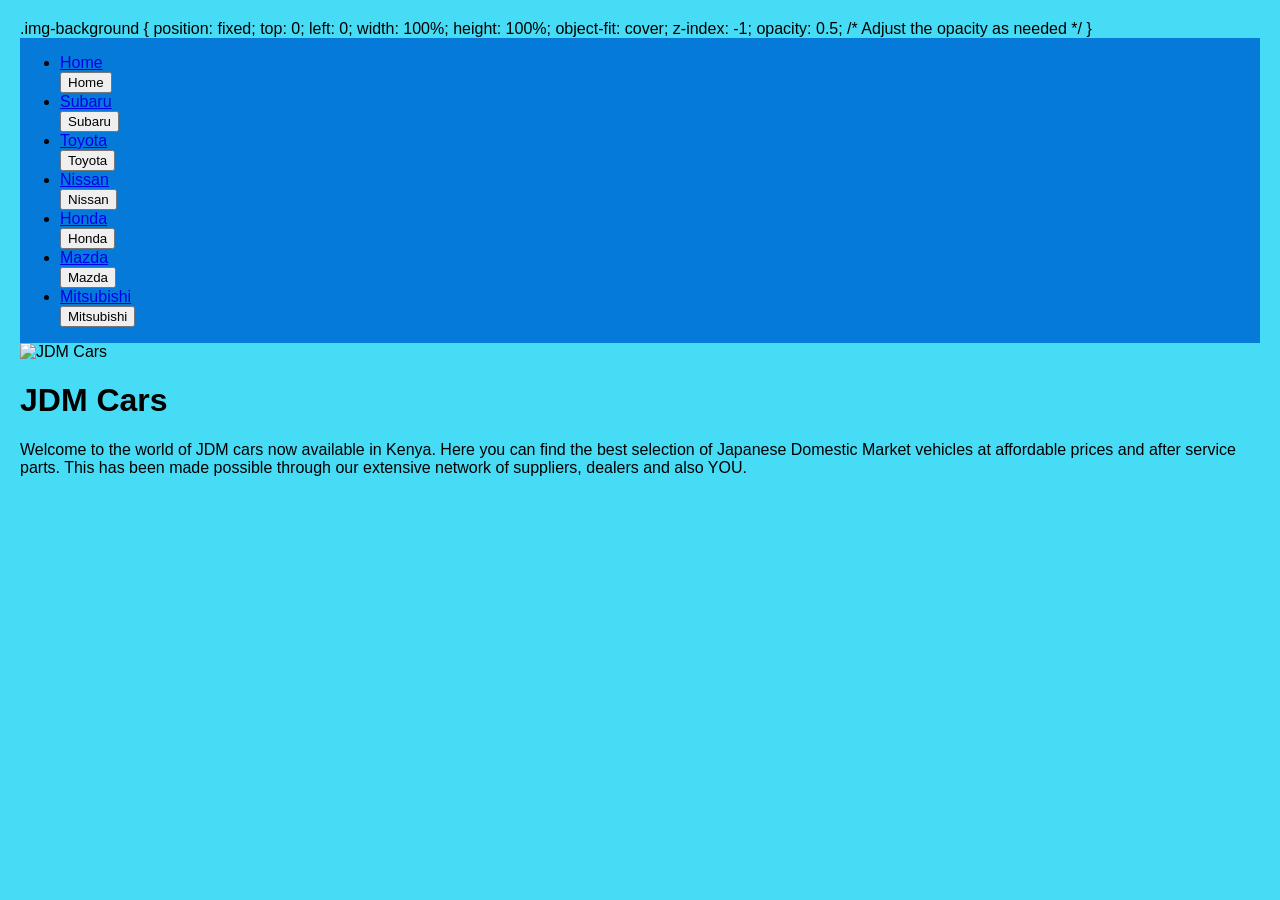
==== index.html @ cc2667c3 "Set the background image for the home page" ====
<!DOCTYPE html>
<html lang="en">
<head>
    <meta charset="UTF-8">
    <meta name="viewport" content="width=device-width, initial-scale=1.0">
    <title>WELCOME TO <JDMCARS class="Ke"></JDMCARS></title>
    <link rel="stylesheet" href="JDMke.CSS">
    <style>
        body {
            background-image: url('JDMCarLogo.png');
            background-size: cover;
            background-position: center;
        }
        </style>

        .img-background {
            position: fixed;
            top: 0;
            left: 0;
            width: 100%;
            height: 100%;
            object-fit: cover;
            z-index: -1;
            opacity: 0.5; /* Adjust the opacity as needed */
        }
    <nav>
        <ul>
            <li><a href="index.html" class="btn">Home</a></li>
            <button class="btn" onclick="window.location.href='index.html'">Home</button>
            <li><a href="SUBARU.html" class="btn">Subaru</a></li>
            <button class="btn" onclick="window.location.href='SUBARU.html'">Subaru</button>
            <li><a href="TOYOTA.html" class="btn">Toyota</a></li>
            <button class="btn" onclick="window.location.href='TOYOTA.html'">Toyota</button>
            <li><a href="NISSAN.html" class="btn">Nissan</a></li>
            <button class="btn" onclick="window.location.href='NISSAN.html'">Nissan</button>
            <li><a href="HONDA.html" class="btn">Honda</a></li>
            <button class="btn" onclick="window.location.href='HONDA.html'">Honda</button>
            <li><a href="MAZDA.html" class="btn">Mazda</a></li>
            <button class="btn" onclick="window.location.href='MAZDA.html'">Mazda</button>
            <li><a href="MITSUBISHI.html" class="btn">Mitsubishi</a></li>
            <button class="btn" onclick="window.location.href='MITSUBISHI.html'">Mitsubishi</button>

        </ul>
    </nav>
    <img src="J.jpg" class = "img-background" alt="JDM Cars" class="center">
      
</head>
<body>
    <h1><JDMCars class="ke">JDM Cars</JDMCars></h1>
    <p>Welcome to the world of JDM cars now available in Kenya. Here you can find the best selection of Japanese Domestic Market vehicles at affordable prices and after service parts. This has been made possible through our extensive network of suppliers, dealers and also YOU.</p>
    
</body>
</html>
---- JDMke.CSS ----
body{
    background-image: url('J.jpg');
    background-color: #03d0f4ba;
    font-family: Arial, sans-serif;
    margin: 0;
    padding: 20px;
}
nav{
    background-color: rgb(5, 122, 217);
    overflow: hidden;
    padding:  left 20px 0;
    padding: right 20px 0;
    margin-bottom: 0;
    align-items: left to right;
  }

    .button{
        background-color: rgb(134, 17, 89);
        color: white;
        border: none;
        padding: 10px 20px;
        text-decoration: none;
        font-size: 18px;
        font-weight: bold;
        border-radius: 5px;
        transition: background-color 0.3s ease;
        align-items: left to right;
    }

picture{
    display: block;
    margin: 0 auto;
    max-width: 100%;
    height: auto;
}

section{
    margin: 20px 0;
}
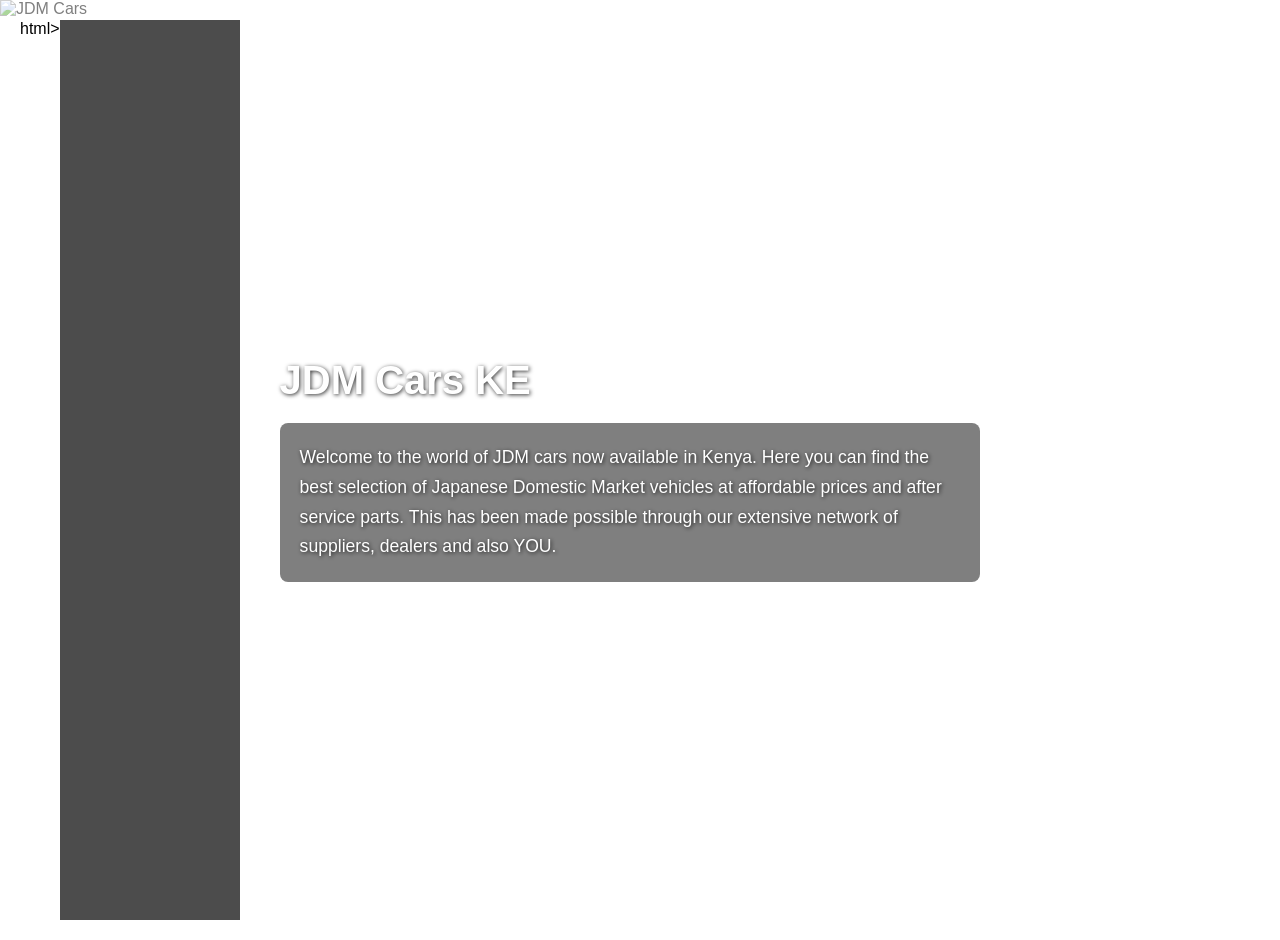
==== commit 805457a0: "pushing new changes for index.html and adding extra code" ====
--- a/index.html
+++ b/index.html
@@ -1,18 +1,26 @@
-<!DOCTYPE html>
+<!DOCTYPE html> html>
 <html lang="en">
 <head>
     <meta charset="UTF-8">
     <meta name="viewport" content="width=device-width, initial-scale=1.0">
-    <title>WELCOME TO <JDMCARS class="Ke"></JDMCARS></title>
+    <title>WELCOME TO JDM CARS KE</title>
     <link rel="stylesheet" href="JDMke.CSS">
     <style>
+        * {
+            margin: 0;
+            padding: 0;
+            box-sizing: border-box;
+        }
+ 
         body {
+            display: flex;
+            flex-direction: row;
+            min-height: 100vh;
             background-image: url('JDMCarLogo.png');
             background-size: cover;
             background-position: center;
         }
-        </style>
-
+ 
         .img-background {
             position: fixed;
             top: 0;
@@ -21,33 +29,98 @@
             height: 100%;
             object-fit: cover;
             z-index: -1;
-            opacity: 0.5; /* Adjust the opacity as needed */
+            opacity: 0.5;
         }
+ 
+        /* Sidebar nav on the left */
+        nav {
+            width: 180px;
+            min-height: 100vh;
+            background-color: rgba(0, 0, 0, 0.7);
+            padding: 20px 10px;
+            display: flex;
+            flex-direction: column;
+            gap: 10px;
+            flex-shrink: 0;
+        }
+ 
+        nav ul {
+            list-style: none;
+            display: flex;
+            flex-direction: column;
+            gap: 10px;
+        }
+ 
+        nav ul li {
+            display: none; /* hide <li> wrappers, using buttons only */
+        }
+ 
+        .btn {
+            display: block;
+            width: 100%;
+            padding: 10px 14px;
+            background-color: #c0392b;
+            color: white;
+            border: none;
+            border-radius: 6px;
+            cursor: pointer;
+            font-size: 14px;
+            font-weight: bold;
+            text-align: center;
+            text-decoration: none;
+            transition: background-color 0.2s;
+        }
+ 
+        .btn:hover {
+            background-color: #e74c3c;
+        }
+ 
+        /* Main content to the right of the nav */
+        .main-content {
+            flex: 1;
+            display: flex;
+            flex-direction: column;
+            justify-content: center;
+            padding: 40px;
+            color: white;
+            text-shadow: 1px 1px 4px rgba(0,0,0,0.8);
+        }
+ 
+        h1 {
+            font-size: 2.5rem;
+            margin-bottom: 20px;
+        }
+ 
+        p {
+            font-size: 1.1rem;
+            max-width: 700px;
+            line-height: 1.7;
+            background-color: rgba(0,0,0,0.5);
+            padding: 20px;
+            border-radius: 8px;
+        }
+    </style>
+</head>
+<body>
+ 
+    <img src="JDMCarLogo.png" class="img-background" alt="JDM Cars">
+ 
     <nav>
         <ul>
             <li><a href="index.html" class="btn">Home</a></li>
-            <button class="btn" onclick="window.location.href='index.html'">Home</button>
             <li><a href="SUBARU.html" class="btn">Subaru</a></li>
-            <button class="btn" onclick="window.location.href='SUBARU.html'">Subaru</button>
             <li><a href="TOYOTA.html" class="btn">Toyota</a></li>
-            <button class="btn" onclick="window.location.href='TOYOTA.html'">Toyota</button>
             <li><a href="NISSAN.html" class="btn">Nissan</a></li>
-            <button class="btn" onclick="window.location.href='NISSAN.html'">Nissan</button>
             <li><a href="HONDA.html" class="btn">Honda</a></li>
-            <button class="btn" onclick="window.location.href='HONDA.html'">Honda</button>
             <li><a href="MAZDA.html" class="btn">Mazda</a></li>
-            <button class="btn" onclick="window.location.href='MAZDA.html'">Mazda</button>
             <li><a href="MITSUBISHI.html" class="btn">Mitsubishi</a></li>
-            <button class="btn" onclick="window.location.href='MITSUBISHI.html'">Mitsubishi</button>
-
         </ul>
     </nav>
-    <img src="J.jpg" class = "img-background" alt="JDM Cars" class="center">
-      
-</head>
-<body>
-    <h1><JDMCars class="ke">JDM Cars</JDMCars></h1>
-    <p>Welcome to the world of JDM cars now available in Kenya. Here you can find the best selection of Japanese Domestic Market vehicles at affordable prices and after service parts. This has been made possible through our extensive network of suppliers, dealers and also YOU.</p>
-    
+ 
+    <div class="main-content">
+        <h1>JDM Cars KE</h1>
+        <p>Welcome to the world of JDM cars now available in Kenya. Here you can find the best selection of Japanese Domestic Market vehicles at affordable prices and after service parts. This has been made possible through our extensive network of suppliers, dealers and also YOU.</p>
+    </div>
+ 
 </body>
 </html>
--- a/JDMke.CSS
+++ b/JDMke.CSS
@@ -1,6 +1,7 @@
 body{
-    background-image: url('J.jpg');
-    background-color: #03d0f4ba;
+    background-image: url('JDMCarLogo.png');
+    background-size: cover;
+    background-position: center;
     font-family: Arial, sans-serif;
     margin: 0;
     padding: 20px;
@@ -34,6 +35,16 @@
     height: auto;
 }
 
-section{
-    margin: 20px 0;
+page-title{
+    text-align: center;
+    color: rgb(31, 8, 8);
+    font-size: 36px;
+    margin-bottom: 20px;
+    align-items: right to left;
+}
+background-image{
+    display: block;
+    margin: 0 auto;
+    max-width: 100%;
+    height: auto;
 }
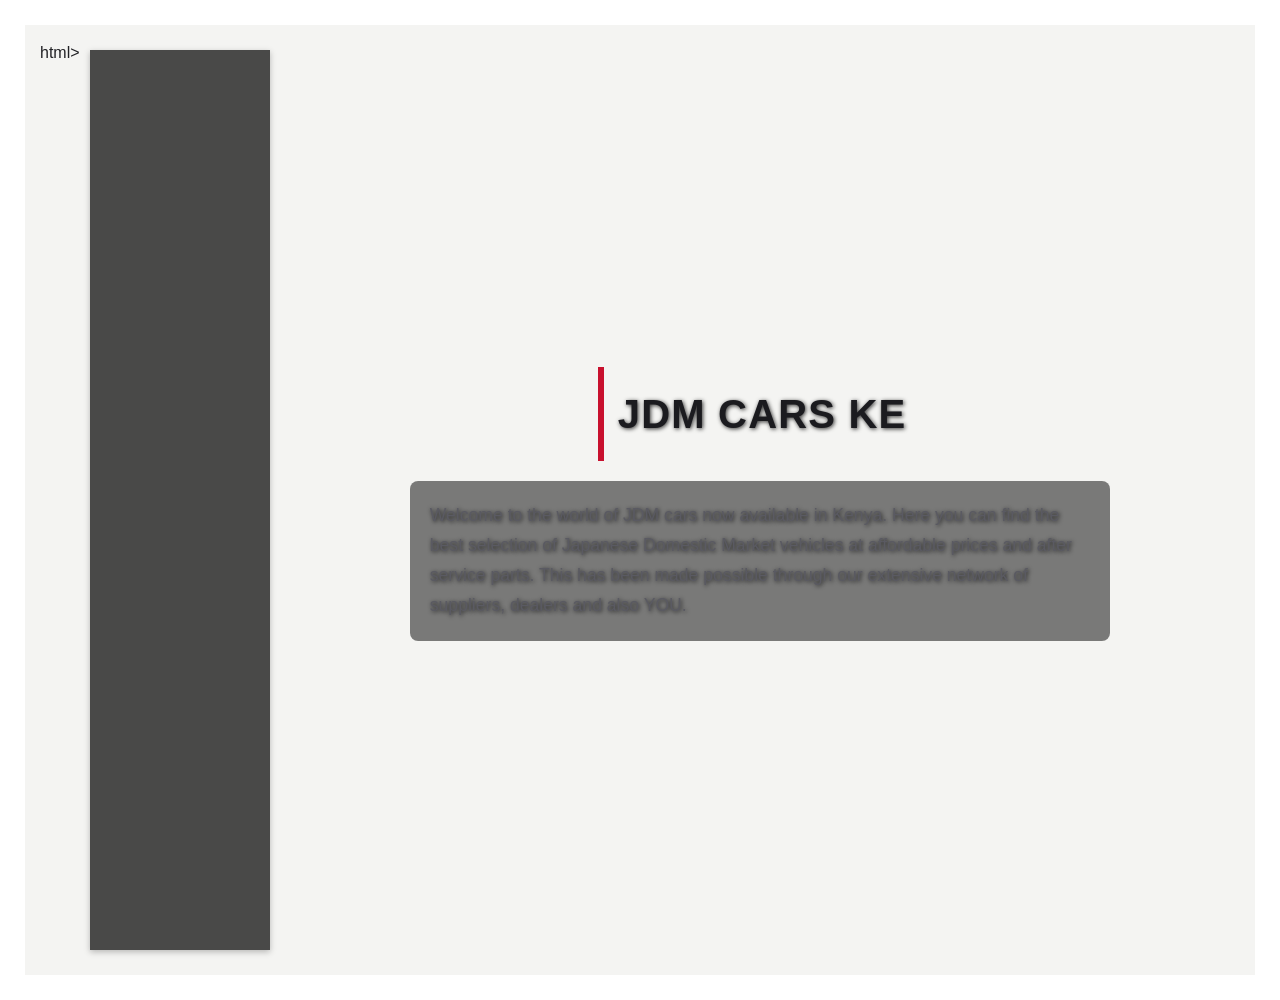
==== commit e77a25c3: "Updated my css" ====
--- a/index.html
+++ b/index.html
@@ -7,9 +7,13 @@
     <link rel="stylesheet" href="JDMke.CSS">
     <style>
         * {
-            margin: 0;
-            padding: 0;
-            box-sizing: border-box;
+            margin: 10px;
+            padding: 15px;
+            background-color: transparent;
+            background-image: url('JDMCarLogo.png');
+            background-size: cover;
+            background-position: center;
+            background-attachment: fixed;
         }
  
         body {
--- a/JDMke.CSS
+++ b/JDMke.CSS
@@ -1,50 +1,128 @@
-body{
-    background-image: url('JDMCarLogo.png');
-    background-size: cover;
-    background-position: center;
-    font-family: Arial, sans-serif;
+
+:root {
+    --charcoal: #1b1b1f;
+    --jdm-red: #c8102e;
+    --off-white: #f4f4f2;
+    --text-dark: #222226;
+    --text-muted: #5a5a62;
+}
+ 
+* {
+    box-sizing: border-box;
+}
+ 
+body {
     margin: 0;
-    padding: 20px;
+    background-color: var(--off-white);
+    font-family: 'Inter', Arial, sans-serif;
+    color: var(--text-dark);
+    line-height: 1.6;
 }
-nav{
-    background-color: rgb(5, 122, 217);
-    overflow: hidden;
-    padding:  left 20px 0;
-    padding: right 20px 0;
-    margin-bottom: 0;
-    align-items: left to right;
-  }
-
-    .button{
-        background-color: rgb(134, 17, 89);
-        color: white;
-        border: none;
-        padding: 10px 20px;
-        text-decoration: none;
-        font-size: 18px;
-        font-weight: bold;
-        border-radius: 5px;
-        transition: background-color 0.3s ease;
-        align-items: left to right;
+ 
+/* ===== Navigation bar ===== */
+nav {
+    background-color: var(--charcoal);
+    position: sticky;
+    top: 0;
+    z-index: 10;
+    box-shadow: 0 2px 6px rgba(0, 0, 0, 0.25);
+}
+ 
+nav ul {
+    display: flex;
+    flex-wrap: wrap;
+    list-style: none;
+    margin: 0;
+    padding: 0.5rem 0.75rem;
+    gap: 0.5rem;
+}
+ 
+nav li {
+    margin: 0;
+}
+ 
+/* button-style nav links */
+nav a {
+    display: block;
+    padding: 0.65rem 1.25rem;
+    color: var(--off-white);
+    text-decoration: none;
+    font-family: 'Oswald', sans-serif;
+    font-size: 0.85rem;
+    font-weight: 600;
+    letter-spacing: 0.08em;
+    text-transform: uppercase;
+    border: 1px solid rgba(244, 244, 242, 0.25);
+    border-radius: 6px;
+    transition: background-color 0.2s ease, border-color 0.2s ease, color 0.2s ease;
+}
+ 
+nav a:hover,
+nav a:focus {
+    background-color: var(--jdm-red);
+    border-color: var(--jdm-red);
+    color: #fff;
+}
+ 
+/* add class="active" to the link matching the current page */
+nav a.active {
+    background-color: var(--jdm-red);
+    border-color: var(--jdm-red);
+    color: #fff;
+}
+ 
+@media (max-width: 640px) {
+    nav ul {
+        flex-direction: column;
     }
-
-picture{
+ 
+    nav a {
+        text-align: center;
+    }
+}
+ 
+/* ===== Headings & copy ===== */
+h1 {
+    font-family: 'Oswald', sans-serif;
+    text-transform: uppercase;
+    letter-spacing: 0.03em;
+    color: var(--charcoal);
+    border-left: 6px solid var(--jdm-red);
+    padding-left: 0.85rem;
+    max-width: 900px;
+    margin: 2rem auto 1rem;
+}
+ 
+p {
+    max-width: 900px;
+    margin: 0 auto 1.5rem;
+    padding: 0 1.5rem;
+    color: var(--text-muted);
+}
+ 
+/* ===== Images ===== */
+img.img-thumbnail {
+    display: block;
+    max-width: 280px;
+    margin: 2rem auto 0;
+    border-radius: 10px;
+    box-shadow: 0 6px 18px rgba(0, 0, 0, 0.2);
+}
+ 
+img.center {
+    margin-left: auto;
+    margin-right: auto;
+}
+ 
+picture {
     display: block;
     margin: 0 auto;
     max-width: 100%;
     height: auto;
 }
-
-page-title{
-    text-align: center;
-    color: rgb(31, 8, 8);
-    font-size: 36px;
-    margin-bottom: 20px;
-    align-items: right to left;
-}
-background-image{
-    display: block;
-    margin: 0 auto;
-    max-width: 100%;
-    height: auto;
+ 
+section {
+    max-width: 900px;
+    margin: 2rem auto;
+    padding: 0 1.5rem;
 }
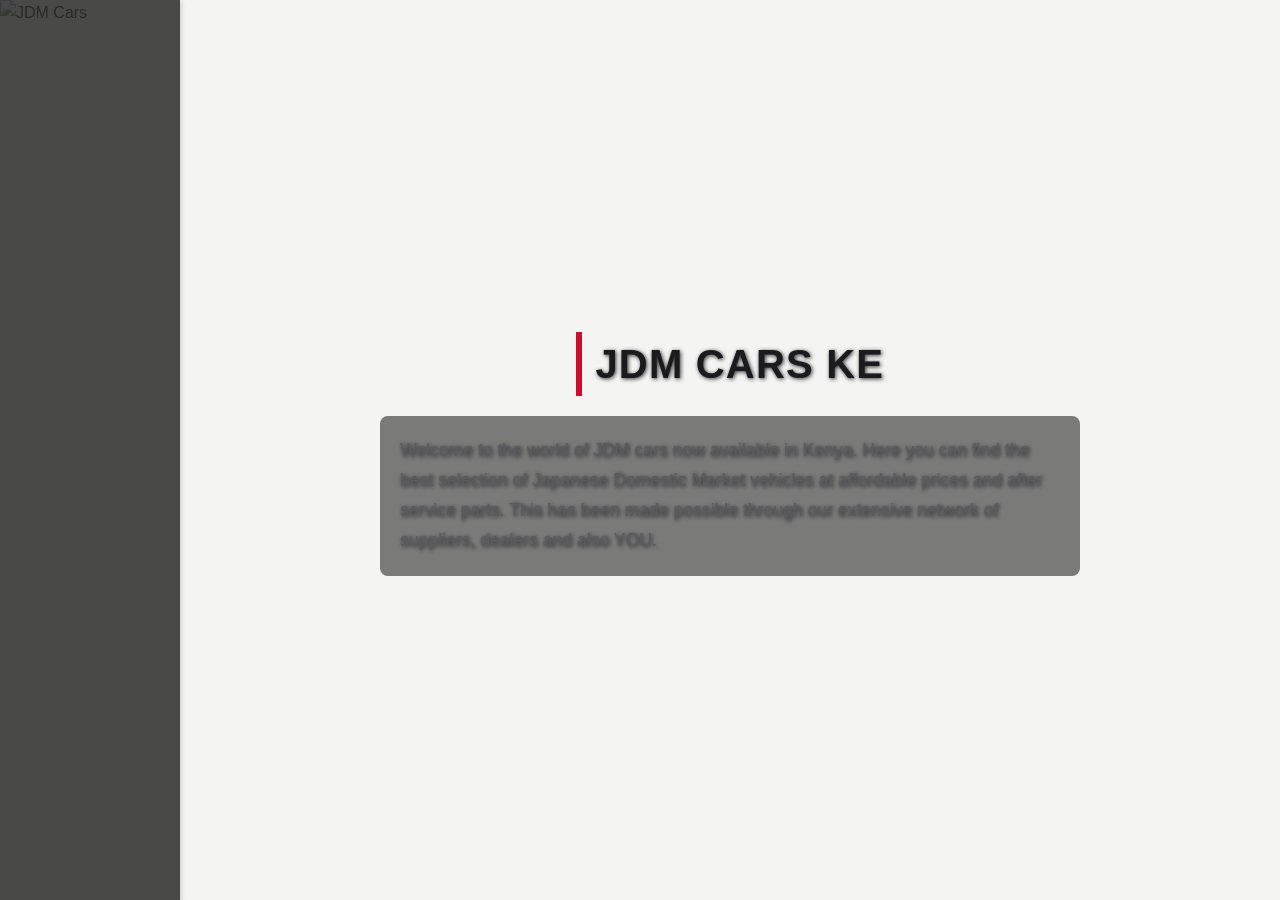
==== commit fba5b1e0: "changes to index and mitsubishi pages" ====
--- a/index.html
+++ b/index.html
@@ -1,4 +1,4 @@
-<!DOCTYPE html> html>
+<!DOCTYPE html>
 <html lang="en">
 <head>
     <meta charset="UTF-8">
@@ -7,13 +7,9 @@
     <link rel="stylesheet" href="JDMke.CSS">
     <style>
         * {
-            margin: 10px;
-            padding: 15px;
-            background-color: transparent;
-            background-image: url('JDMCarLogo.png');
-            background-size: cover;
-            background-position: center;
-            background-attachment: fixed;
+            margin: 0;
+            padding: 0;
+            box-sizing: border-box;
         }
  
         body {
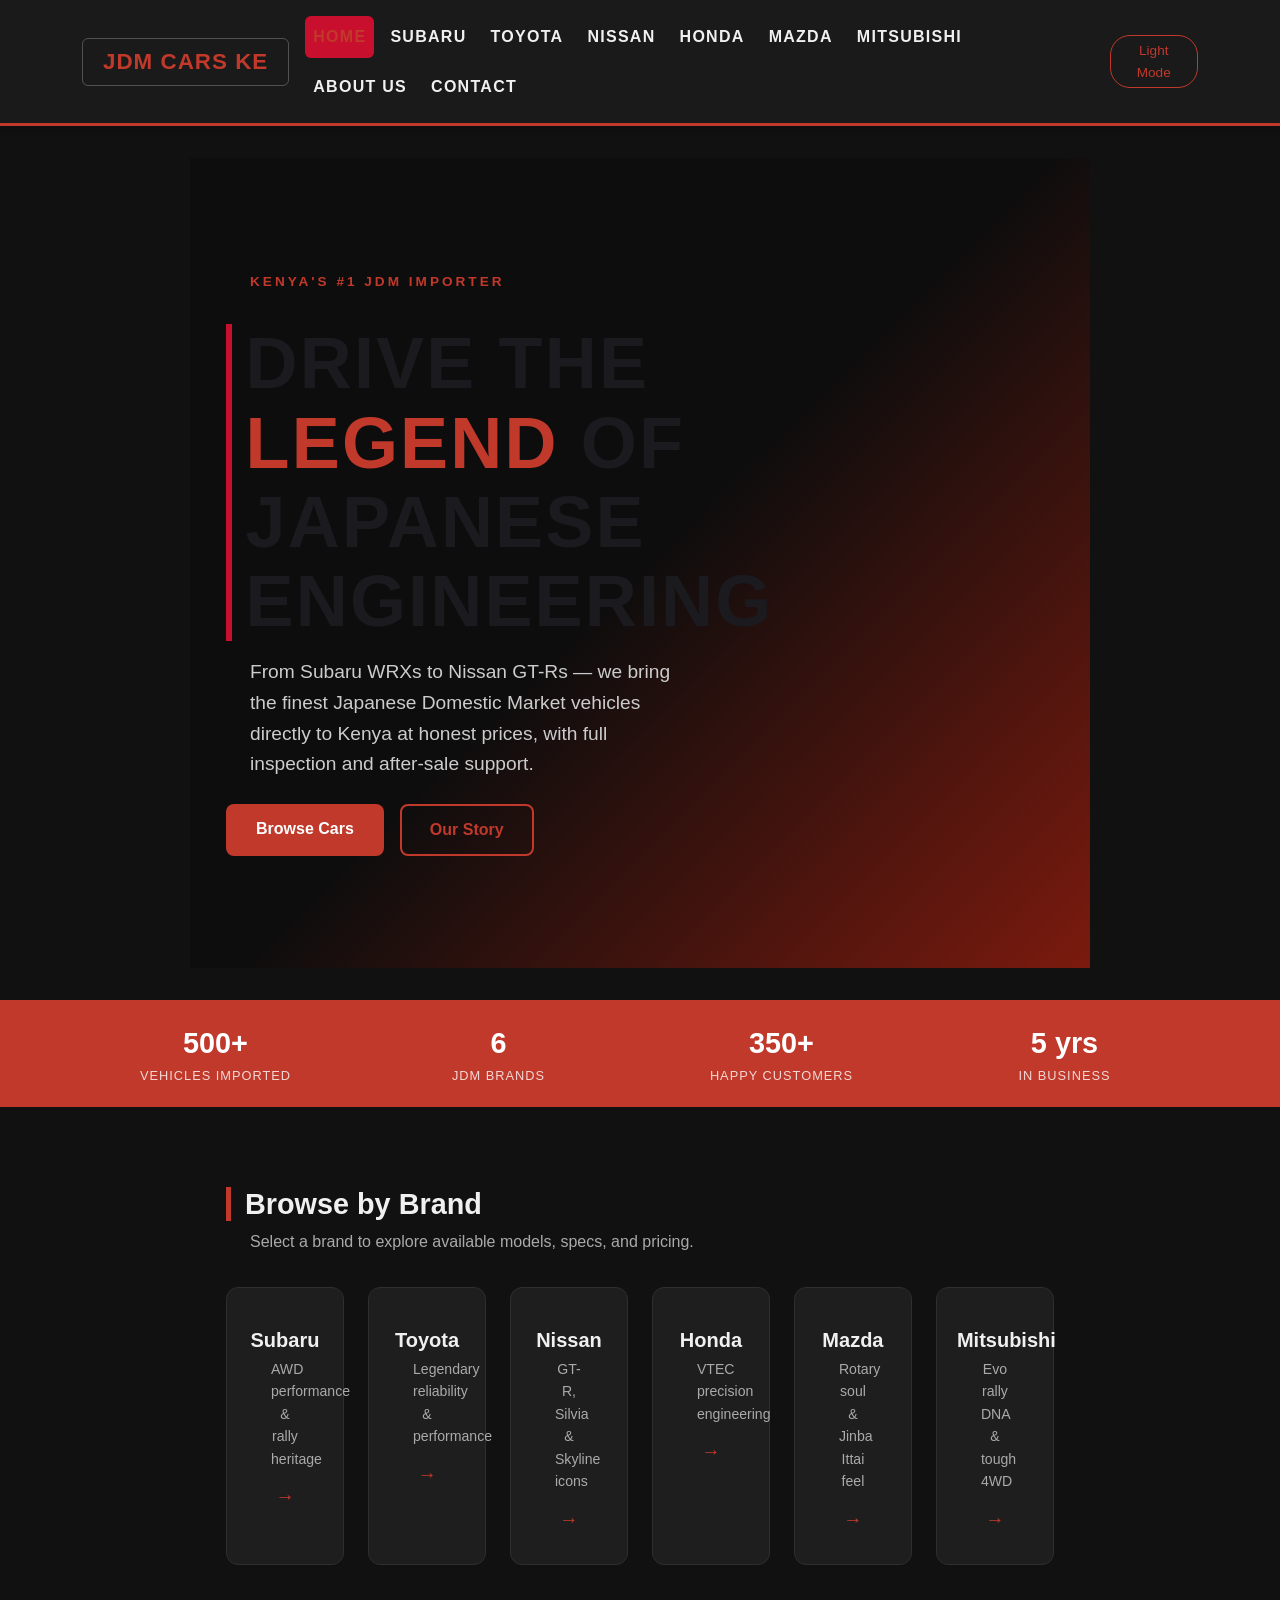
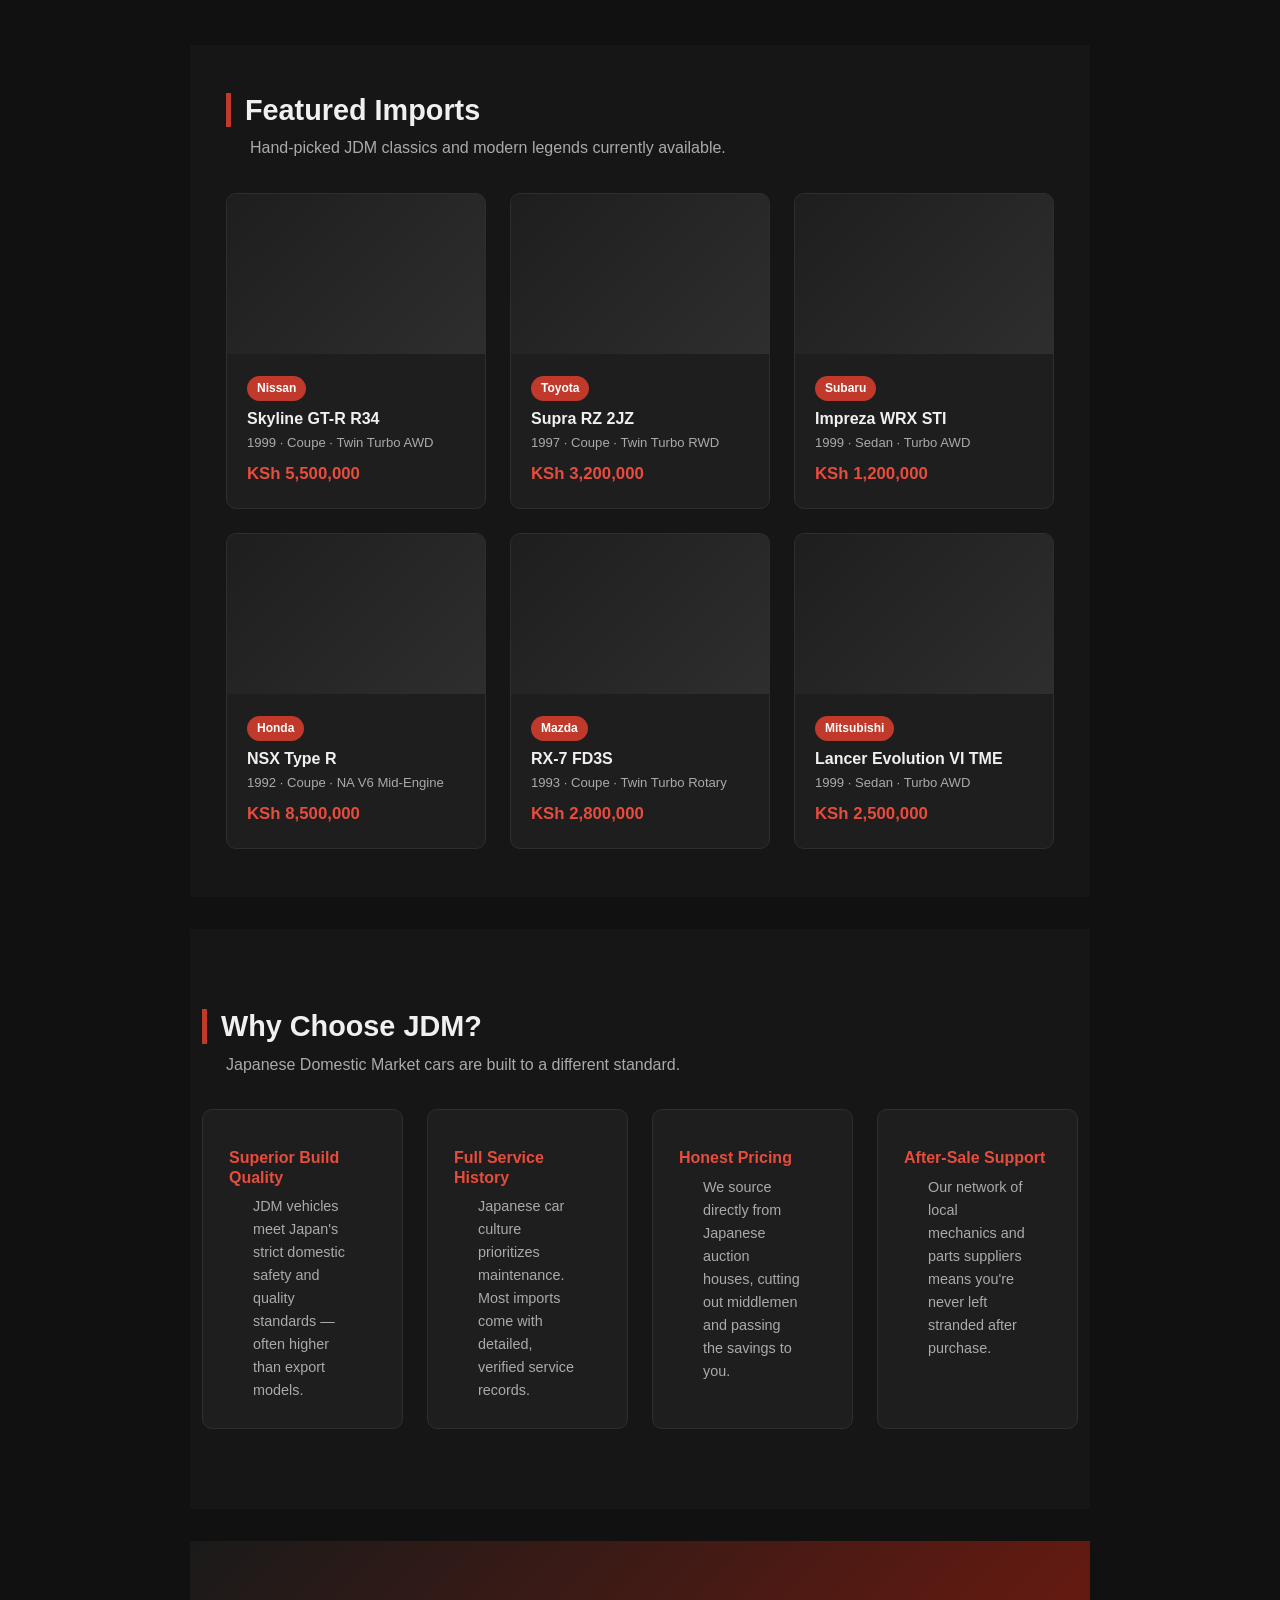
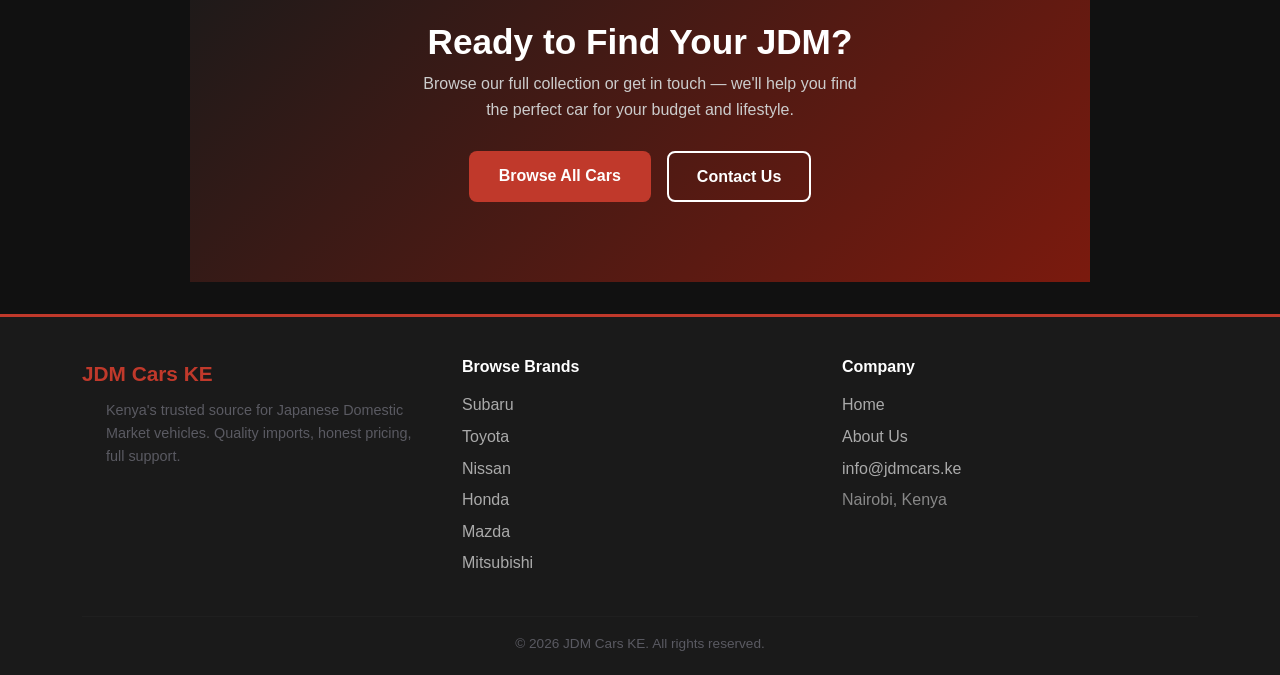
==== commit 8865c6cf: "rebuilt the home page with bootstrap brand cards, hero section and featured imports" ====
--- a/index.html
+++ b/index.html
@@ -3,124 +3,423 @@
 <head>
     <meta charset="UTF-8">
     <meta name="viewport" content="width=device-width, initial-scale=1.0">
-    <title>WELCOME TO JDM CARS KE</title>
+    <title>JDM Cars KE – Home</title>
+    <link rel="stylesheet" href="https://cdn.jsdelivr.net/npm/bootstrap@5.3.0/dist/css/bootstrap.min.css">
     <link rel="stylesheet" href="JDMke.CSS">
     <style>
-        * {
-            margin: 0;
-            padding: 0;
-            box-sizing: border-box;
+        /*  Theme variables  */
+        [data-theme="dark"] {
+            --bg: #111;
+            --surface: #1e1e1e;
+            --surface2: #161616;
+            --text: #f0f0f0;
+            --muted: #aaa;
+            --border: #2e2e2e;
+        }
+        [data-theme="light"] {
+            --bg: #f5f5f5;
+            --surface: #ffffff;
+            --surface2: #ececec;
+            --text: #111;
+            --muted: #555;
+            --border: #ddd;
         }
  
         body {
+            background-color: var(--bg);
+            color: var(--text);
+            font-family: Arial, sans-serif;
+            transition: background 0.3s, color 0.3s;
+        }
+ 
+        /*  Navbar  */
+        .navbar { background-color: #1a1a1a; border-bottom: 3px solid #c0392b; }
+        .navbar-brand { color: #c0392b !important; font-weight: 900; font-size: 1.4rem; letter-spacing: 1px; }
+        .nav-link { color: #f0f0f0 !important; font-weight: 600; transition: color 0.2s; }
+        .nav-link:hover, .nav-link.active { color: #c0392b !important; }
+        #theme-toggle { background: none; border: 1px solid #c0392b; color: #c0392b; border-radius: 20px; padding: 4px 14px; font-size: 0.85rem; cursor: pointer; transition: all 0.2s; }
+        #theme-toggle:hover { background-color: #c0392b; color: #fff; }
+ 
+        /*  Hero  */
+        .hero {
+            min-height: 90vh;
+            background: linear-gradient(135deg, #0d0d0d 50%, #7b1a0e 100%);
             display: flex;
-            flex-direction: row;
-            min-height: 100vh;
-            background-image: url('JDMCarLogo.png');
-            background-size: cover;
-            background-position: center;
-        }
- 
-        .img-background {
-            position: fixed;
-            top: 0;
-            left: 0;
-            width: 100%;
-            height: 100%;
-            object-fit: cover;
-            z-index: -1;
-            opacity: 0.5;
-        }
- 
-        /* Sidebar nav on the left */
-        nav {
-            width: 180px;
-            min-height: 100vh;
-            background-color: rgba(0, 0, 0, 0.7);
-            padding: 20px 10px;
-            display: flex;
-            flex-direction: column;
-            gap: 10px;
-            flex-shrink: 0;
-        }
- 
-        nav ul {
-            list-style: none;
-            display: flex;
-            flex-direction: column;
-            gap: 10px;
-        }
- 
-        nav ul li {
-            display: none; /* hide <li> wrappers, using buttons only */
-        }
- 
-        .btn {
-            display: block;
-            width: 100%;
-            padding: 10px 14px;
-            background-color: #c0392b;
-            color: white;
-            border: none;
-            border-radius: 6px;
-            cursor: pointer;
-            font-size: 14px;
-            font-weight: bold;
+            align-items: center;
+            position: relative;
+            overflow: hidden;
+        }
+        .hero::before {
+            content: '';
+            position: absolute;
+            inset: 0;
+            background: url('JDMCarLogo.png') center/cover no-repeat;
+            opacity: 0.08;
+        }
+        .hero-content { position: relative; z-index: 1; }
+        .hero h1 { font-size: clamp(2.5rem, 6vw, 4.5rem); font-weight: 900; line-height: 1.1; }
+        .hero h1 span { color: #c0392b; }
+        .hero p { font-size: 1.2rem; color: #ccc; max-width: 580px; }
+        .btn-red { background-color: #c0392b; color: #fff; border: none; padding: 12px 30px; border-radius: 8px; font-weight: 700; font-size: 1rem; text-decoration: none; transition: background 0.2s; }
+        .btn-red:hover { background-color: #e74c3c; color: #fff; }
+        .btn-outline-red { background: none; border: 2px solid #c0392b; color: #c0392b; padding: 11px 28px; border-radius: 8px; font-weight: 700; font-size: 1rem; text-decoration: none; transition: all 0.2s; }
+        .btn-outline-red:hover { background-color: #c0392b; color: #fff; }
+ 
+        /*  Stats bar  */
+        .stats-bar { background-color: #c0392b; padding: 20px 0; }
+        .stat-item { text-align: center; }
+        .stat-item .num { font-size: 1.8rem; font-weight: 900; color: #fff; }
+        .stat-item .lbl { font-size: 0.8rem; color: rgba(255,255,255,0.8); text-transform: uppercase; letter-spacing: 1px; }
+ 
+        /*  Section titles  */
+        .section-title { font-size: 1.8rem; font-weight: 800; border-left: 5px solid #c0392b; padding-left: 14px; margin-bottom: 8px; }
+        .section-sub { color: var(--muted); margin-bottom: 32px; }
+ 
+        /*  Brand cards  */
+        .brand-card {
+            background-color: var(--surface);
+            border: 1px solid var(--border);
+            border-radius: 12px;
+            padding: 28px 20px;
             text-align: center;
             text-decoration: none;
-            transition: background-color 0.2s;
-        }
- 
-        .btn:hover {
-            background-color: #e74c3c;
-        }
- 
-        /* Main content to the right of the nav */
-        .main-content {
-            flex: 1;
-            display: flex;
-            flex-direction: column;
-            justify-content: center;
-            padding: 40px;
-            color: white;
-            text-shadow: 1px 1px 4px rgba(0,0,0,0.8);
-        }
- 
-        h1 {
-            font-size: 2.5rem;
-            margin-bottom: 20px;
-        }
- 
-        p {
-            font-size: 1.1rem;
-            max-width: 700px;
-            line-height: 1.7;
-            background-color: rgba(0,0,0,0.5);
-            padding: 20px;
-            border-radius: 8px;
-        }
+            color: var(--text);
+            display: block;
+            transition: border-color 0.3s, transform 0.2s;
+            height: 100%;
+        }
+        .brand-card:hover { border-color: #c0392b; transform: translateY(-5px); color: var(--text); }
+        .brand-icon { font-size: 3rem; margin-bottom: 12px; }
+        .brand-card h5 { font-weight: 800; margin-bottom: 6px; }
+        .brand-card p { font-size: 0.88rem; color: var(--muted); margin: 0; }
+        .brand-arrow { color: #c0392b; font-size: 1.2rem; margin-top: 12px; display: block; }
+ 
+        /*  Why JDM  */
+        .why-section { background-color: var(--surface2); padding: 80px 0; }
+        .why-card { background-color: var(--surface); border: 1px solid var(--border); border-radius: 10px; padding: 26px; height: 100%; }
+        .why-card .icon { font-size: 2.2rem; margin-bottom: 12px; }
+        .why-card h6 { font-weight: 700; color: #e74c3c; margin-bottom: 8px; }
+        .why-card p { font-size: 0.9rem; color: var(--muted); margin: 0; }
+ 
+        /*  Featured cars  */
+        .featured-card { background-color: var(--surface); border: 1px solid var(--border); border-radius: 10px; overflow: hidden; transition: border-color 0.3s, transform 0.2s; }
+        .featured-card:hover { border-color: #c0392b; transform: translateY(-4px); }
+        .featured-body { padding: 20px; }
+        .featured-badge { background-color: #c0392b; color: #fff; font-size: 0.75rem; font-weight: 700; padding: 3px 10px; border-radius: 20px; display: inline-block; margin-bottom: 8px; }
+        .featured-body h6 { font-weight: 800; font-size: 1rem; margin-bottom: 4px; }
+        .featured-body .meta { font-size: 0.82rem; color: var(--muted); margin-bottom: 8px; }
+        .featured-body .price { font-size: 1.05rem; font-weight: 700; color: #e74c3c; }
+        .featured-img { width: 100%; height: 160px; background: linear-gradient(135deg, #1e1e1e, #2e2e2e); display: flex; align-items: center; justify-content: center; font-size: 4rem; }
+ 
+        /*  CTA  */
+        .cta-section { background: linear-gradient(135deg, #1a1a1a, #7b1a0e); padding: 80px 0; text-align: center; }
+        .cta-section h2 { font-size: 2.2rem; font-weight: 900; }
+        .cta-section p { color: #ccc; max-width: 500px; margin: 0 auto 28px; }
+ 
+        /*  Footer  */
+        footer { background-color: #1a1a1a; border-top: 3px solid #c0392b; padding: 40px 0 20px; color: #888; }
+        footer .footer-brand { color: #c0392b; font-size: 1.3rem; font-weight: 900; }
+        footer a { color: #aaa; text-decoration: none; transition: color 0.2s; }
+        footer a:hover { color: #c0392b; }
+        footer .footer-links { list-style: none; padding: 0; }
+        footer .footer-links li { margin-bottom: 6px; }
+        .footer-divider { border-color: #2e2e2e; margin: 24px 0 16px; }
     </style>
 </head>
 <body>
  
-    <img src="JDMCarLogo.png" class="img-background" alt="JDM Cars">
- 
-    <nav>
-        <ul>
-            <li><a href="index.html" class="btn">Home</a></li>
-            <li><a href="SUBARU.html" class="btn">Subaru</a></li>
-            <li><a href="TOYOTA.html" class="btn">Toyota</a></li>
-            <li><a href="NISSAN.html" class="btn">Nissan</a></li>
-            <li><a href="HONDA.html" class="btn">Honda</a></li>
-            <li><a href="MAZDA.html" class="btn">Mazda</a></li>
-            <li><a href="MITSUBISHI.html" class="btn">Mitsubishi</a></li>
-        </ul>
+    <!-- Navbar -->
+    <nav class="navbar navbar-expand-lg sticky-top">
+        <div class="container">
+            <a class="navbar-brand" href="index.html">JDM Cars KE</a>
+            <button class="navbar-toggler" type="button" data-bs-toggle="collapse" data-bs-target="#navMenu">
+                <span class="navbar-toggler-icon"></span>
+            </button>
+            <div class="collapse navbar-collapse" id="navMenu">
+                                <ul class="navbar-nav ms-auto gap-2">
+                    <li class="nav-item"><a class="nav-link active" href="index.html">Home</a></li>
+                    <li class="nav-item"><a class="nav-link" href="SUBARU.html">Subaru</a></li>
+                    <li class="nav-item"><a class="nav-link" href="TOYOTA.html">Toyota</a></li>
+                    <li class="nav-item"><a class="nav-link" href="NISSAN.html">Nissan</a></li>
+                    <li class="nav-item"><a class="nav-link" href="HONDA.html">Honda</a></li>
+                    <li class="nav-item"><a class="nav-link" href="MAZDA.html">Mazda</a></li>
+                    <li class="nav-item"><a class="nav-link" href="MITSUBISHI.html">Mitsubishi</a></li>
+                    <li class="nav-item"><a class="nav-link" href="AboutUs.html">About Us</a></li>
+                    <li class="nav-item"><a class="nav-link" href="Contact.html">Contact</a></li>
+                </ul>
+                <button id="theme-toggle" class="ms-3"> Light Mode</button>
+            </div>
+        </div>
     </nav>
  
-    <div class="main-content">
-        <h1>JDM Cars KE</h1>
-        <p>Welcome to the world of JDM cars now available in Kenya. Here you can find the best selection of Japanese Domestic Market vehicles at affordable prices and after service parts. This has been made possible through our extensive network of suppliers, dealers and also YOU.</p>
+    <!-- Hero -->
+    <section class="hero">
+        <div class="container hero-content">
+            <div class="row align-items-center">
+                <div class="col-lg-7">
+                    <p class="text-uppercase fw-bold mb-2" style="color:#c0392b; letter-spacing:3px; font-size:0.85rem;">Kenya's #1 JDM Importer</p>
+                    <h1>Drive the <span>Legend</span> of Japanese Engineering</h1>
+                    <p class="mt-3 mb-4">From Subaru WRXs to Nissan GT-Rs — we bring the finest Japanese Domestic Market vehicles directly to Kenya at honest prices, with full inspection and after-sale support.</p>
+                    <div class="d-flex flex-wrap gap-3">
+                        <a href="NISSAN.html" class="btn-red">Browse Cars</a>
+                        <a href="AboutUs.html" class="btn-outline-red">Our Story</a>
+                    </div>
+                </div>
+            </div>
+        </div>
+    </section>
+ 
+    <!-- Stats Bar -->
+    <div class="stats-bar">
+        <div class="container">
+            <div class="row g-3">
+                <div class="col-6 col-md-3">
+                    <div class="stat-item">
+                        <div class="num">500+</div>
+                        <div class="lbl">Vehicles Imported</div>
+                    </div>
+                </div>
+                <div class="col-6 col-md-3">
+                    <div class="stat-item">
+                        <div class="num">6</div>
+                        <div class="lbl">JDM Brands</div>
+                    </div>
+                </div>
+                <div class="col-6 col-md-3">
+                    <div class="stat-item">
+                        <div class="num">350+</div>
+                        <div class="lbl">Happy Customers</div>
+                    </div>
+                </div>
+                <div class="col-6 col-md-3">
+                    <div class="stat-item">
+                        <div class="num">5 yrs</div>
+                        <div class="lbl">In Business</div>
+                    </div>
+                </div>
+            </div>
+        </div>
     </div>
  
+    <!-- Browse by Brand -->
+    <section class="py-5">
+        <div class="container">
+            <h2 class="section-title">Browse by Brand</h2>
+            <p class="section-sub">Select a brand to explore available models, specs, and pricing.</p>
+            <div class="row g-4">
+                <div class="col-6 col-md-4 col-lg-2">
+                    <a href="SUBARU.html" class="brand-card">
+                        <div class="brand-icon"></div>
+                        <h5>Subaru</h5>
+                        <p>AWD performance & rally heritage</p>
+                        <span class="brand-arrow">→</span>
+                    </a>
+                </div>
+                <div class="col-6 col-md-4 col-lg-2">
+                    <a href="TOYOTA.html" class="brand-card">
+                        <div class="brand-icon"></div>
+                        <h5>Toyota</h5>
+                        <p>Legendary reliability & performance</p>
+                        <span class="brand-arrow">→</span>
+                    </a>
+                </div>
+                <div class="col-6 col-md-4 col-lg-2">
+                    <a href="NISSAN.html" class="brand-card">
+                        <div class="brand-icon"></div>
+                        <h5>Nissan</h5>
+                        <p>GT-R, Silvia & Skyline icons</p>
+                        <span class="brand-arrow">→</span>
+                    </a>
+                </div>
+                <div class="col-6 col-md-4 col-lg-2">
+                    <a href="HONDA.html" class="brand-card">
+                        <div class="brand-icon"></div>
+                        <h5>Honda</h5>
+                        <p>VTEC precision engineering</p>
+                        <span class="brand-arrow">→</span>
+                    </a>
+                </div>
+                <div class="col-6 col-md-4 col-lg-2">
+                    <a href="MAZDA.html" class="brand-card">
+                        <div class="brand-icon"></div>
+                        <h5>Mazda</h5>
+                        <p>Rotary soul & Jinba Ittai feel</p>
+                        <span class="brand-arrow">→</span>
+                    </a>
+                </div>
+                <div class="col-6 col-md-4 col-lg-2">
+                    <a href="MITSUBISHI.html" class="brand-card">
+                        <div class="brand-icon"></div>
+                        <h5>Mitsubishi</h5>
+                        <p>Evo rally DNA & tough 4WD</p>
+                        <span class="brand-arrow">→</span>
+                    </a>
+                </div>
+            </div>
+        </div>
+    </section>
+ 
+    <!-- Featured Cars -->
+    <section class="py-5" style="background-color: var(--surface2);">
+        <div class="container">
+            <h2 class="section-title">Featured Imports</h2>
+            <p class="section-sub">Hand-picked JDM classics and modern legends currently available.</p>
+            <div class="row g-4">
+                <div class="col-sm-6 col-lg-4">
+                    <div class="featured-card">
+                        <div class="featured-img"></div>
+                        <div class="featured-body">
+                            <span class="featured-badge">Nissan</span>
+                            <h6>Skyline GT-R R34</h6>
+                            <div class="meta">1999 · Coupe · Twin Turbo AWD</div>
+                            <div class="price">KSh 5,500,000</div>
+                        </div>
+                    </div>
+                </div>
+                <div class="col-sm-6 col-lg-4">
+                    <div class="featured-card">
+                        <div class="featured-img"></div>
+                        <div class="featured-body">
+                            <span class="featured-badge">Toyota</span>
+                            <h6>Supra RZ 2JZ</h6>
+                            <div class="meta">1997 · Coupe · Twin Turbo RWD</div>
+                            <div class="price">KSh 3,200,000</div>
+                        </div>
+                    </div>
+                </div>
+                <div class="col-sm-6 col-lg-4">
+                    <div class="featured-card">
+                        <div class="featured-img"></div>
+                        <div class="featured-body">
+                            <span class="featured-badge">Subaru</span>
+                            <h6>Impreza WRX STI</h6>
+                            <div class="meta">1999 · Sedan · Turbo AWD</div>
+                            <div class="price">KSh 1,200,000</div>
+                        </div>
+                    </div>
+                </div>
+                <div class="col-sm-6 col-lg-4">
+                    <div class="featured-card">
+                        <div class="featured-img"></div>
+                        <div class="featured-body">
+                            <span class="featured-badge">Honda</span>
+                            <h6>NSX Type R</h6>
+                            <div class="meta">1992 · Coupe · NA V6 Mid-Engine</div>
+                            <div class="price">KSh 8,500,000</div>
+                        </div>
+                    </div>
+                </div>
+                <div class="col-sm-6 col-lg-4">
+                    <div class="featured-card">
+                        <div class="featured-img"></div>
+                        <div class="featured-body">
+                            <span class="featured-badge">Mazda</span>
+                            <h6>RX-7 FD3S</h6>
+                            <div class="meta">1993 · Coupe · Twin Turbo Rotary</div>
+                            <div class="price">KSh 2,800,000</div>
+                        </div>
+                    </div>
+                </div>
+                <div class="col-sm-6 col-lg-4">
+                    <div class="featured-card">
+                        <div class="featured-img"></div>
+                        <div class="featured-body">
+                            <span class="featured-badge">Mitsubishi</span>
+                            <h6>Lancer Evolution VI TME</h6>
+                            <div class="meta">1999 · Sedan · Turbo AWD</div>
+                            <div class="price">KSh 2,500,000</div>
+                        </div>
+                    </div>
+                </div>
+            </div>
+        </div>
+    </section>
+ 
+    <!-- Why JDM -->
+    <section class="why-section">
+        <div class="container">
+            <h2 class="section-title">Why Choose JDM?</h2>
+            <p class="section-sub">Japanese Domestic Market cars are built to a different standard.</p>
+            <div class="row g-4">
+                <div class="col-sm-6 col-lg-3">
+                    <div class="why-card">
+                        <div class="icon"></div>
+                        <h6>Superior Build Quality</h6>
+                        <p>JDM vehicles meet Japan's strict domestic safety and quality standards — often higher than export models.</p>
+                    </div>
+                </div>
+                <div class="col-sm-6 col-lg-3">
+                    <div class="why-card">
+                        <div class="icon"></div>
+                        <h6>Full Service History</h6>
+                        <p>Japanese car culture prioritizes maintenance. Most imports come with detailed, verified service records.</p>
+                    </div>
+                </div>
+                <div class="col-sm-6 col-lg-3">
+                    <div class="why-card">
+                        <div class="icon"></div>
+                        <h6>Honest Pricing</h6>
+                        <p>We source directly from Japanese auction houses, cutting out middlemen and passing the savings to you.</p>
+                    </div>
+                </div>
+                <div class="col-sm-6 col-lg-3">
+                    <div class="why-card">
+                        <div class="icon"></div>
+                        <h6>After-Sale Support</h6>
+                        <p>Our network of local mechanics and parts suppliers means you're never left stranded after purchase.</p>
+                    </div>
+                </div>
+            </div>
+        </div>
+    </section>
+ 
+    <!-- CTA -->
+    <section class="cta-section">
+        <div class="container">
+            <h2 class="text-white">Ready to Find Your JDM?</h2>
+            <p>Browse our full collection or get in touch — we'll help you find the perfect car for your budget and lifestyle.</p>
+            <div class="d-flex justify-content-center gap-3 flex-wrap">
+                <a href="TOYOTA.html" class="btn-red">Browse All Cars</a>
+                <a href="AboutUs.html" class="btn-outline-red" style="color:#fff; border-color:#fff;">Contact Us</a>
+            </div>
+        </div>
+    </section>
+ 
+    <!-- Footer -->
+    <footer>
+        <div class="container">
+            <div class="row g-4">
+                <div class="col-md-4">
+                    <div class="footer-brand mb-2">JDM Cars KE</div>
+                    <p style="font-size:0.9rem;">Kenya's trusted source for Japanese Domestic Market vehicles. Quality imports, honest pricing, full support.</p>
+                </div>
+                <div class="col-md-4">
+                    <h6 class="text-white fw-bold mb-3">Browse Brands</h6>
+                    <ul class="footer-links">
+                        <li><a href="SUBARU.html">Subaru</a></li>
+                        <li><a href="TOYOTA.html">Toyota</a></li>
+                        <li><a href="NISSAN.html">Nissan</a></li>
+                        <li><a href="HONDA.html">Honda</a></li>
+                        <li><a href="MAZDA.html">Mazda</a></li>
+                        <li><a href="MITSUBISHI.html">Mitsubishi</a></li>
+                    </ul>
+                </div>
+                <div class="col-md-4">
+                    <h6 class="text-white fw-bold mb-3">Company</h6>
+                    <ul class="footer-links">
+                        <li><a href="index.html">Home</a></li>
+                        <li><a href="AboutUs.html">About Us</a></li>
+                        <li><a href="mailto:info@jdmcars.ke">info@jdmcars.ke</a></li>
+                        <li>Nairobi, Kenya</li>
+                    </ul>
+                </div>
+            </div>
+            <hr class="footer-divider">
+            <p class="text-center mb-0" style="font-size:0.85rem;">© 2026 JDM Cars KE. All rights reserved.</p>
+        </div>
+    </footer>
+ 
+    <script src="https://cdn.jsdelivr.net/npm/bootstrap@5.3.0/dist/js/bootstrap.bundle.min.js"></script>
+    <script src="JDM.js"></script>
 </body>
 </html>
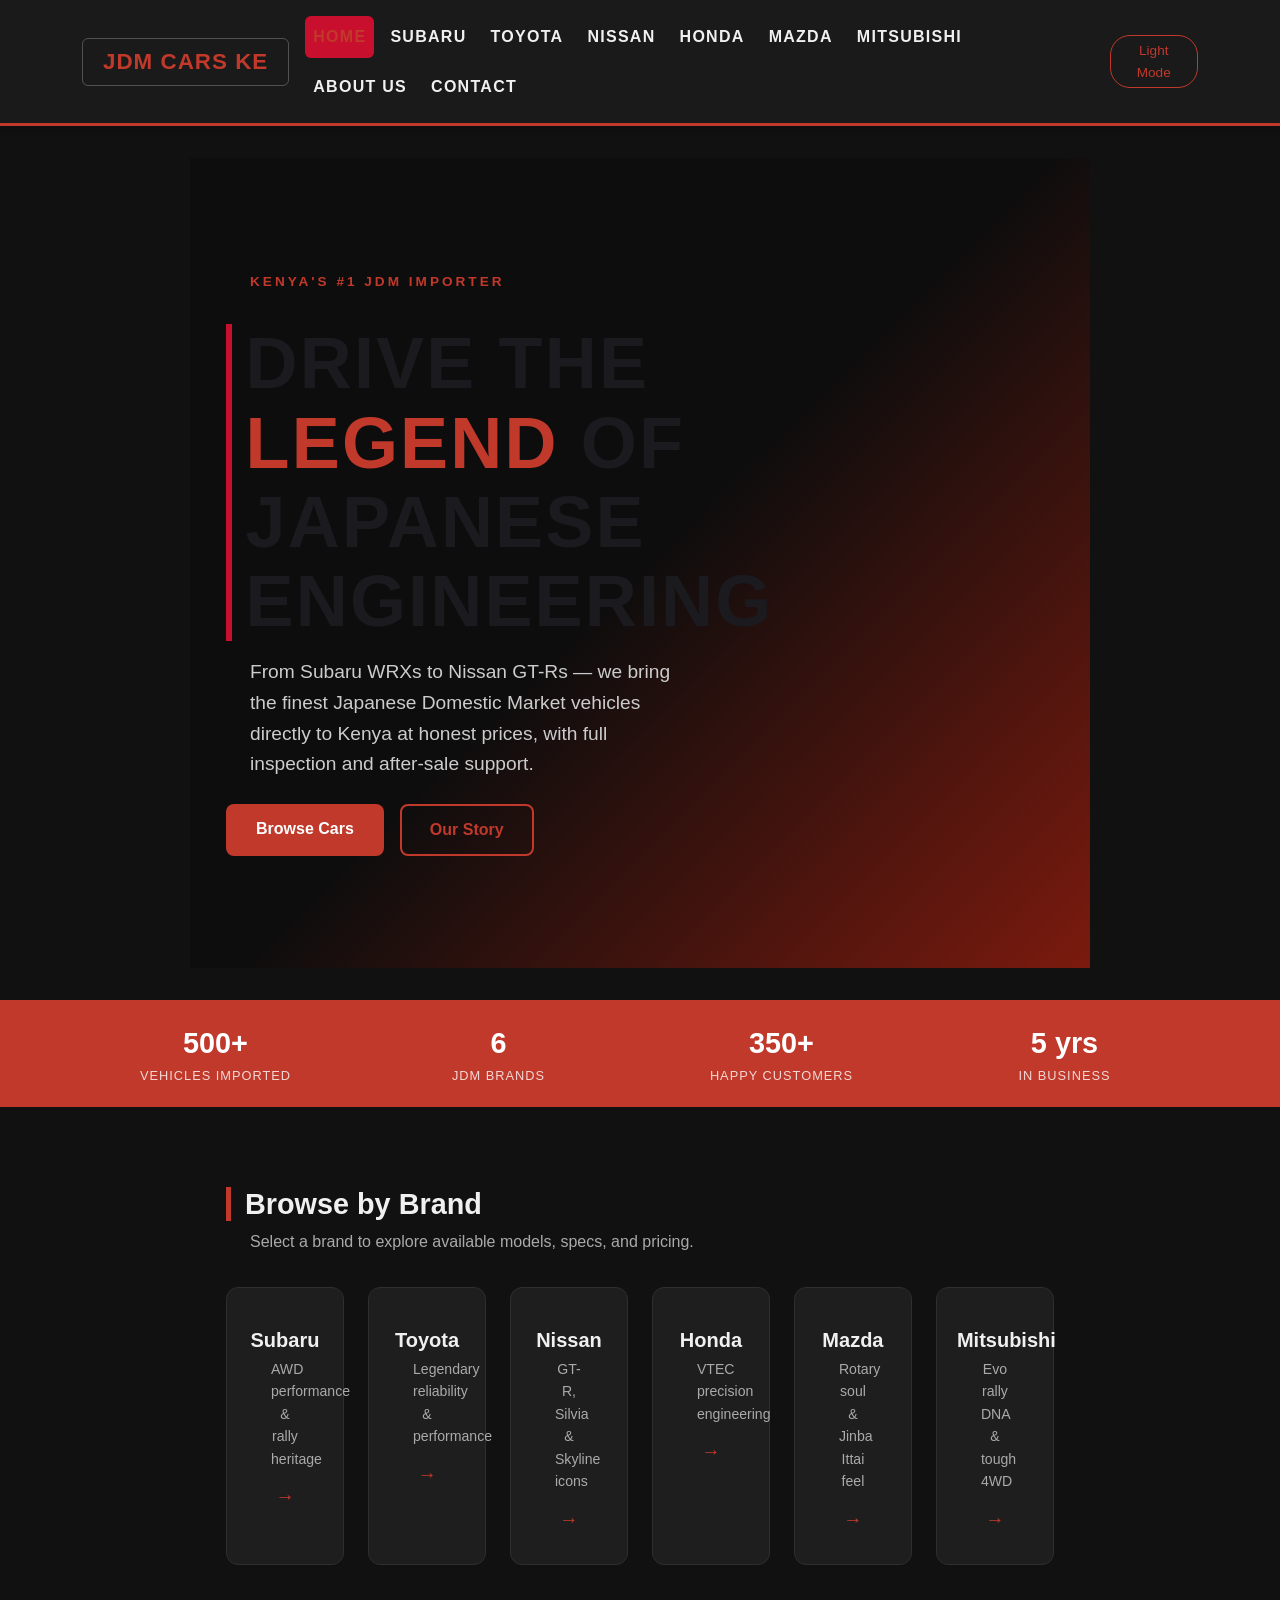
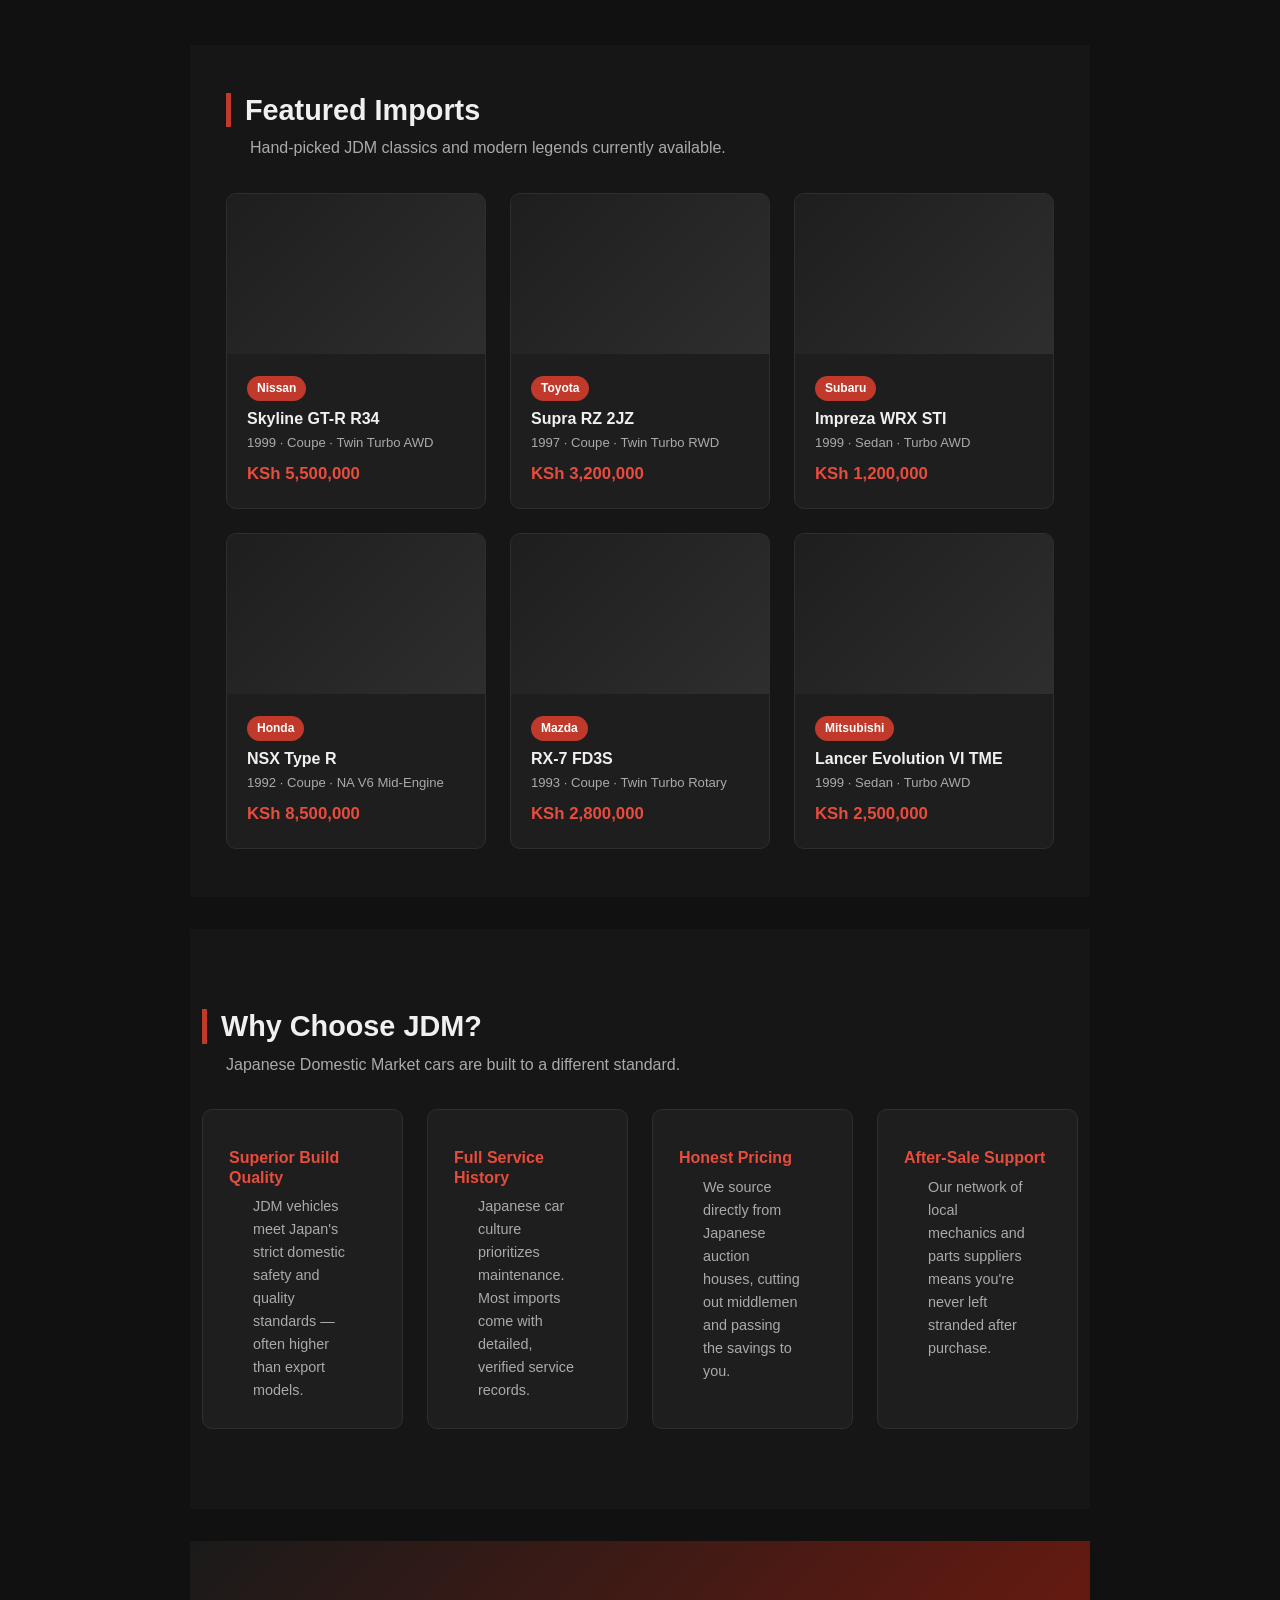
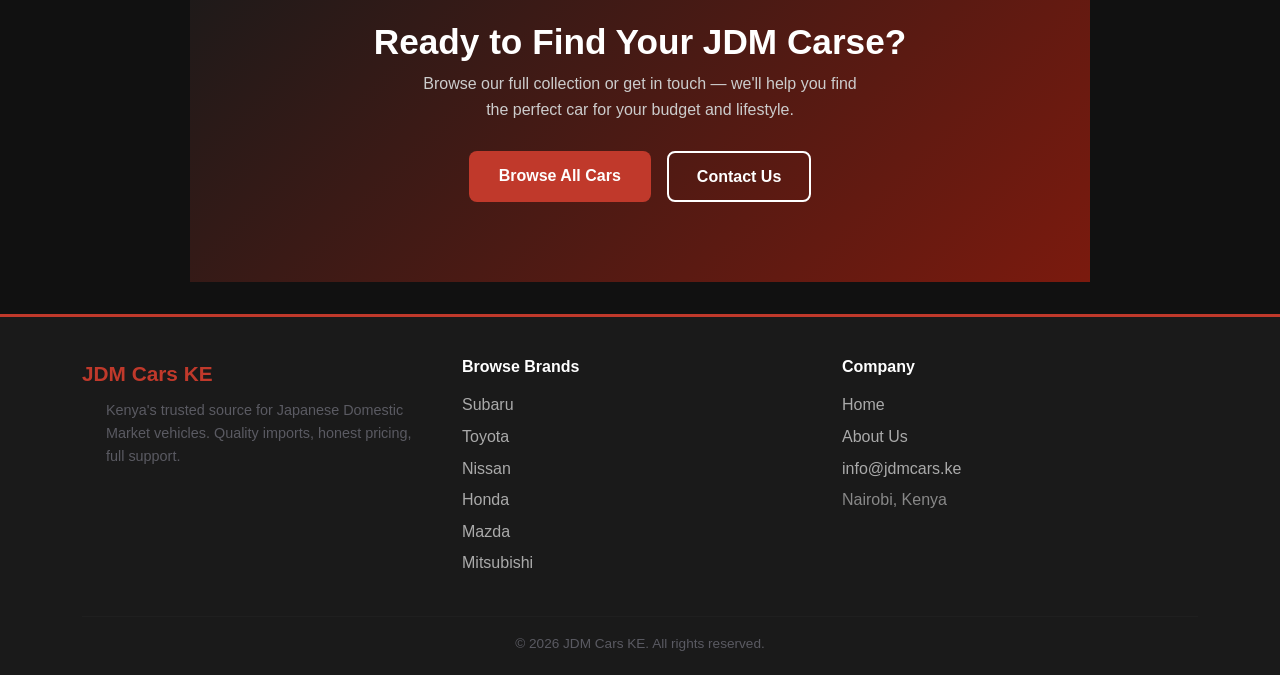
==== commit cb9e2566: "made changes to home page" ====
--- a/index.html
+++ b/index.html
@@ -376,7 +376,7 @@
     <!-- CTA -->
     <section class="cta-section">
         <div class="container">
-            <h2 class="text-white">Ready to Find Your JDM?</h2>
+            <h2 class="text-white">Ready to Find Your JDM Carse?</h2>
             <p>Browse our full collection or get in touch — we'll help you find the perfect car for your budget and lifestyle.</p>
             <div class="d-flex justify-content-center gap-3 flex-wrap">
                 <a href="TOYOTA.html" class="btn-red">Browse All Cars</a>
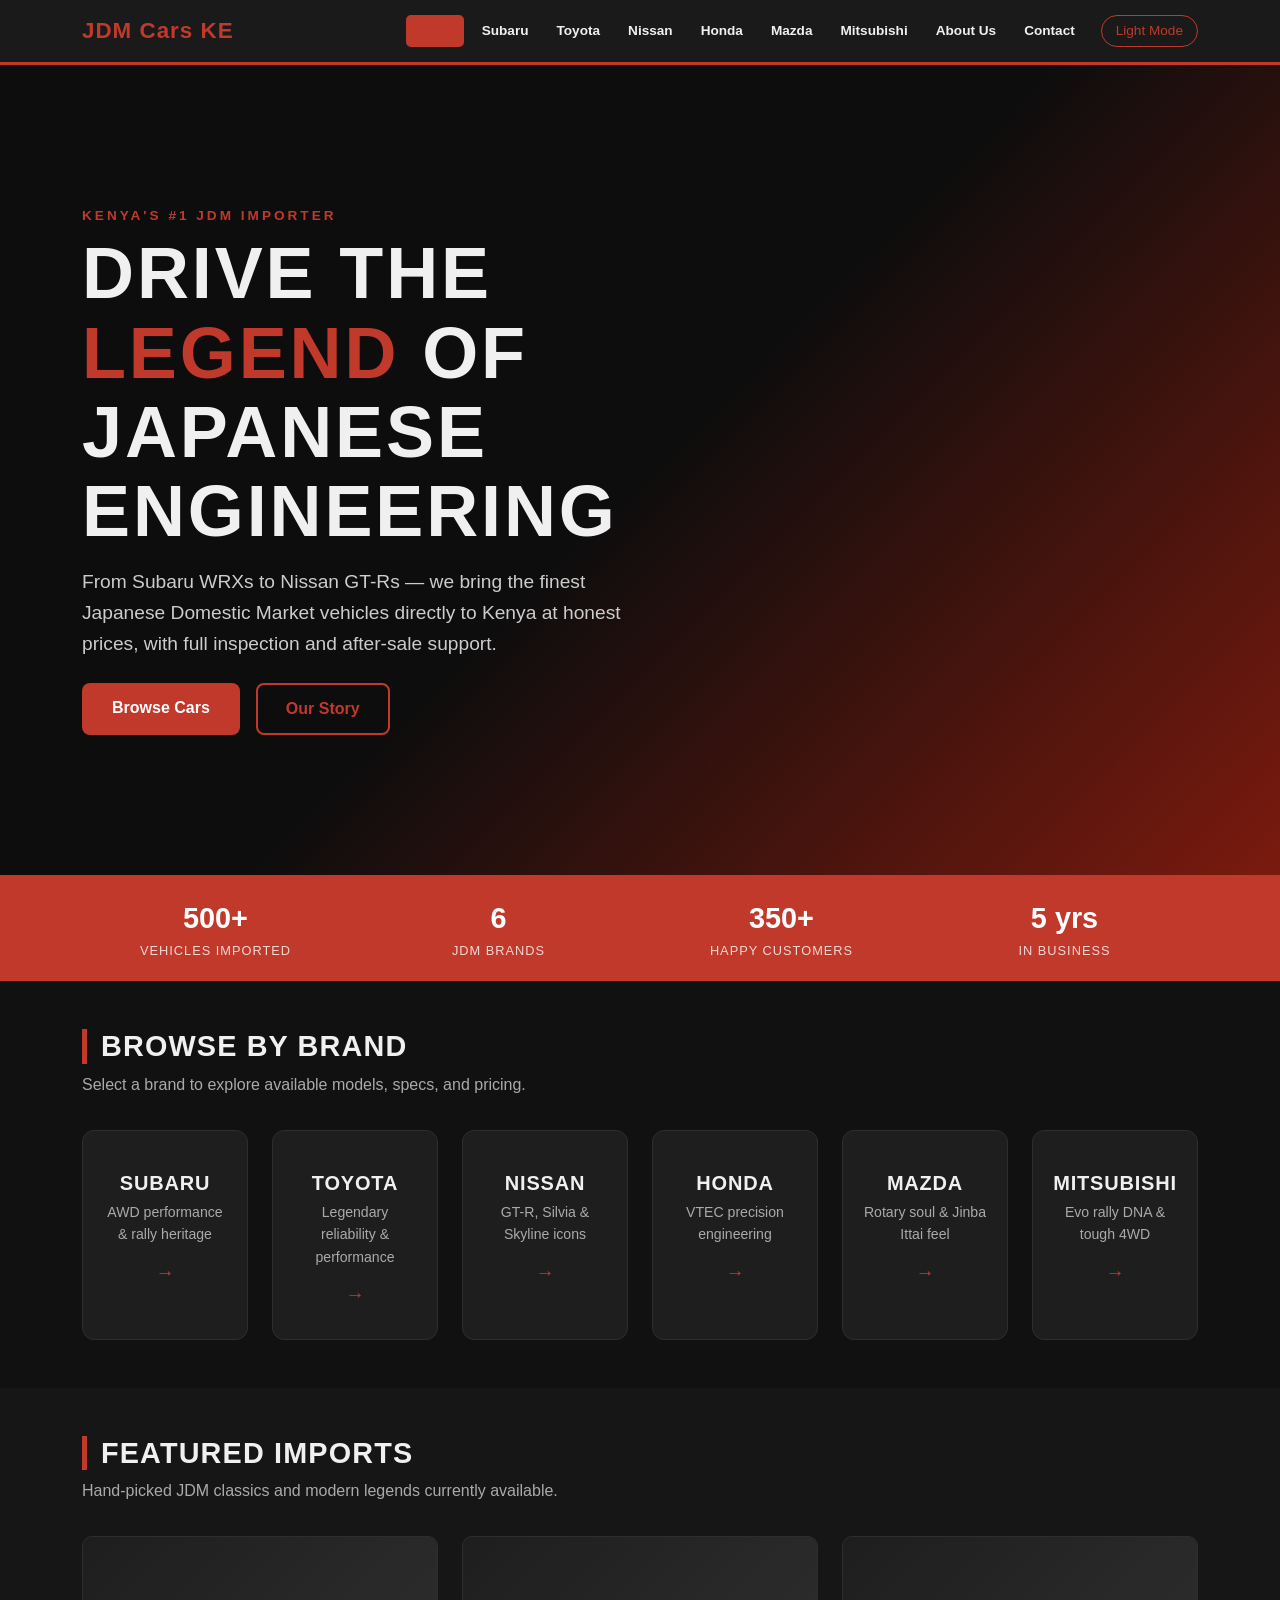
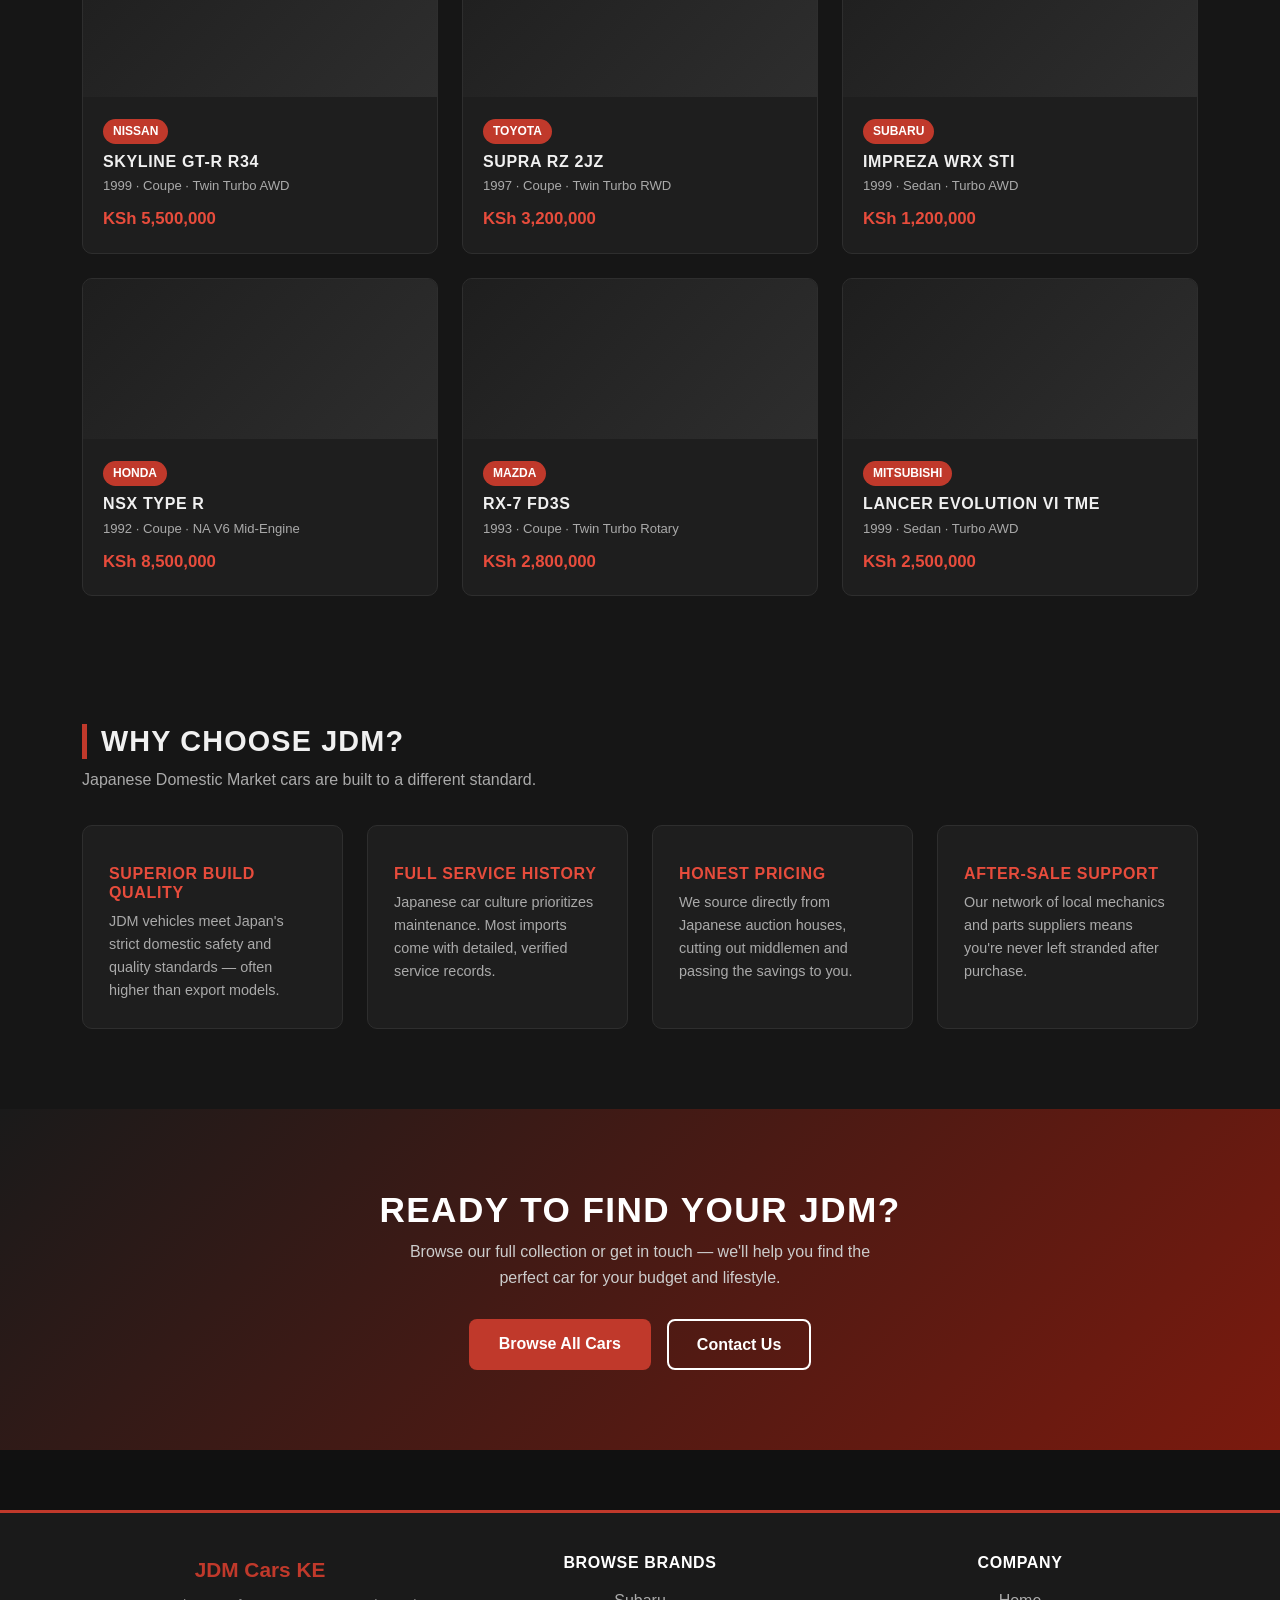
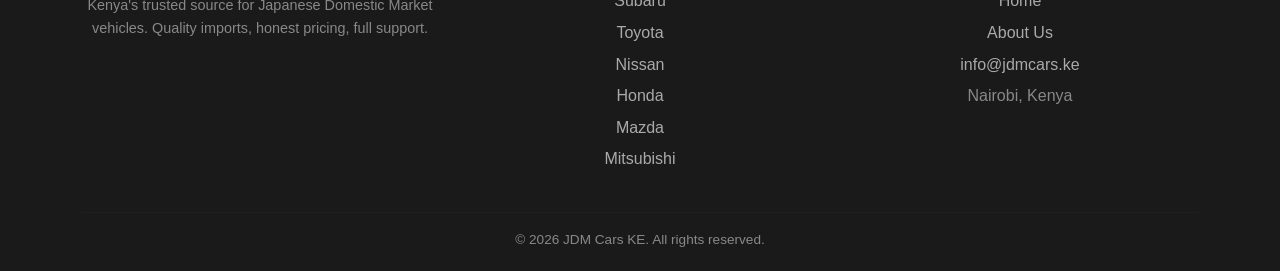
==== commit 5d6ec6b0: "Added a body class for each html page for backgroung image insertion in each page" ====
--- a/index.html
+++ b/index.html
@@ -126,7 +126,7 @@
         .footer-divider { border-color: #2e2e2e; margin: 24px 0 16px; }
     </style>
 </head>
-<body>
+<body class="page-home" data-theme="dark">
  
     <!-- Navbar -->
     <nav class="navbar navbar-expand-lg sticky-top">
@@ -376,7 +376,7 @@
     <!-- CTA -->
     <section class="cta-section">
         <div class="container">
-            <h2 class="text-white">Ready to Find Your JDM Carse?</h2>
+            <h2 class="text-white">Ready to Find Your JDM?</h2>
             <p>Browse our full collection or get in touch — we'll help you find the perfect car for your budget and lifestyle.</p>
             <div class="d-flex justify-content-center gap-3 flex-wrap">
                 <a href="TOYOTA.html" class="btn-red">Browse All Cars</a>
--- a/JDMke.CSS
+++ b/JDMke.CSS
@@ -1,128 +1,268 @@
-
 :root {
-    --charcoal: #1b1b1f;
-    --jdm-red: #c8102e;
-    --off-white: #f4f4f2;
-    --text-dark: #222226;
-    --text-muted: #5a5a62;
-}
- 
+    --red: #c0392b;
+    --red-hover: #e74c3c;
+    --dark: #1a1a1a;
+    --dark-card: #1e1e1e;
+    --light-bg: #f5f5f5;
+    --light-card: #ffffff;
+    --text-dark: #111111;
+    --text-light: #f0f0f0;
+    --muted: #aaaaaa;
+    --border: #2e2e2e;
+}
+ 
+/* ── Reset ── */
 * {
     box-sizing: border-box;
-}
- 
+    margin: 0;
+    padding: 0;
+}
+ 
+/* ── Body ── */
 body {
-    margin: 0;
-    background-color: var(--off-white);
     font-family: 'Inter', Arial, sans-serif;
+    background-color: #111;
+    color: #f0f0f0;
+    line-height: 1.6;
+}
+ 
+/* ── Light mode ── */
+[data-theme="light"] body,
+body[data-theme="light"] {
+    background-color: var(--light-bg);
     color: var(--text-dark);
-    line-height: 1.6;
-}
- 
-/* ===== Navigation bar ===== */
-nav {
-    background-color: var(--charcoal);
-    position: sticky;
-    top: 0;
-    z-index: 10;
-    box-shadow: 0 2px 6px rgba(0, 0, 0, 0.25);
-}
- 
-nav ul {
-    display: flex;
-    flex-wrap: wrap;
+}
+ 
+/* ── Headings ── */
+h1, h2, h3, h4, h5, h6 {
+    font-family: 'Oswald', Arial, sans-serif;
+    text-transform: uppercase;
+    letter-spacing: 0.04em;
+}
+ 
+/* ── Links ── */
+a {
+    color: var(--red);
+    text-decoration: none;
+}
+ 
+a:hover {
+    color: var(--red-hover);
+}
+ 
+/* ── Navbar ── */
+.navbar {
+    background-color: var(--dark) !important;
+    border-bottom: 3px solid var(--red);
+}
+ 
+.navbar-brand {
+    color: var(--red) !important;
+    font-family: 'Oswald', sans-serif;
+    font-size: 1.4rem;
+    font-weight: 700;
+    letter-spacing: 2px;
+}
+ 
+.nav-link {
+    color: #f0f0f0 !important;
+    font-weight: 600;
+    font-size: 0.85rem;
+    border-radius: 5px;
+    padding: 5px 10px !important;
+}
+ 
+.nav-link:hover,
+.nav-link.active {
+    background-color: var(--red);
+    color: #fff !important;
+}
+ 
+.navbar-toggler {
+    border-color: var(--red);
+}
+ 
+/* ── Theme toggle button ── */
+#theme-toggle {
+    background: none;
+    border: 1px solid var(--red);
+    color: var(--red);
+    border-radius: 20px;
+    padding: 4px 14px;
+    font-size: 0.85rem;
+    cursor: pointer;
+}
+ 
+#theme-toggle:hover {
+    background-color: var(--red);
+    color: #fff;
+}
+ 
+/* ── Section title style ── */
+.section-title {
+    font-family: 'Oswald', sans-serif;
+    font-size: 1.6rem;
+    border-left: 5px solid var(--red);
+    padding-left: 12px;
+    margin-bottom: 8px;
+}
+/* ── Cards ── */
+.jdm-card,
+.car-card-inner,
+.brand-card,
+.featured-card,
+.mission-card,
+.team-card,
+.info-card,
+.form-card {
+    background-color: #1e1e1e;
+    border: 1px solid #2e2e2e;
+    border-radius: 10px;
+    transition: border-color 0.2s, transform 0.2s;
+}
+ 
+.jdm-card:hover,
+.car-card-inner:hover,
+.brand-card:hover,
+.featured-card:hover,
+.mission-card:hover,
+.team-card:hover,
+.info-card:hover {
+    border-color: var(--red);
+    transform: translateY(-4px);
+}
+ 
+/* ── Red badge ── */
+.car-badge,
+.featured-badge {
+    background-color: var(--red);
+    color: #fff;
+    font-size: 0.75rem;
+    font-weight: 700;
+    padding: 3px 10px;
+    border-radius: 20px;
+    text-transform: uppercase;
+    display: inline-block;
+    margin-bottom: 8px;
+}
+ 
+/* ── Car price ── */
+.car-price,
+.featured-body .price {
+    color: var(--red-hover);
+    font-weight: 700;
+    font-size: 1rem;
+    margin-top: 10px;
+}
+ 
+/* ── Stats bar ── */
+.stats-bar {
+    background-color: var(--red);
+    padding: 20px 0;
+    text-align: center;
+}
+ 
+.stat-item .num {
+    font-family: 'Oswald', sans-serif;
+    font-size: 2rem;
+    font-weight: 700;
+    color: #fff;
+    display: block;
+}
+ 
+.stat-item .lbl {
+    font-size: 0.75rem;
+    color: rgba(255,255,255,0.85);
+    text-transform: uppercase;
+    letter-spacing: 1px;
+}
+ 
+/* ── Search bar ── */
+#car-search {
+    background-color: #1e1e1e;
+    color: #f0f0f0;
+    border: 1px solid var(--red);
+    border-radius: 8px;
+    padding: 10px 16px;
+    width: 100%;
+    max-width: 440px;
+    font-size: 0.95rem;
+    outline: none;
+}
+ 
+#car-search::placeholder {
+    color: #aaa;
+}
+ 
+#no-results {
+    display: none;
+    color: #aaa;
+    text-align: center;
+    padding: 40px 0;
+}
+ 
+/* ── Submit button ── */
+.btn-submit {
+    background-color: var(--red);
+    color: #fff;
+    border: none;
+    padding: 12px;
+    border-radius: 8px;
+    font-size: 1rem;
+    font-weight: 700;
+    width: 100%;
+    cursor: pointer;
+}
+ 
+.btn-submit:hover {
+    background-color: var(--red-hover);
+}
+ 
+/* ── Footer ── */
+footer {
+    background-color: var(--dark);
+    border-top: 3px solid var(--red);
+    padding: 30px 0;
+    text-align: center;
+    color: #888;
+    margin-top: 60px;
+}
+ 
+footer a {
+    color: var(--red);
+}
+ 
+.footer-links {
     list-style: none;
-    margin: 0;
-    padding: 0.5rem 0.75rem;
-    gap: 0.5rem;
-}
- 
-nav li {
-    margin: 0;
-}
- 
-/* button-style nav links */
-nav a {
-    display: block;
-    padding: 0.65rem 1.25rem;
-    color: var(--off-white);
-    text-decoration: none;
-    font-family: 'Oswald', sans-serif;
-    font-size: 0.85rem;
-    font-weight: 600;
-    letter-spacing: 0.08em;
-    text-transform: uppercase;
-    border: 1px solid rgba(244, 244, 242, 0.25);
-    border-radius: 6px;
-    transition: background-color 0.2s ease, border-color 0.2s ease, color 0.2s ease;
-}
- 
-nav a:hover,
-nav a:focus {
-    background-color: var(--jdm-red);
-    border-color: var(--jdm-red);
-    color: #fff;
-}
- 
-/* add class="active" to the link matching the current page */
-nav a.active {
-    background-color: var(--jdm-red);
-    border-color: var(--jdm-red);
-    color: #fff;
-}
- 
-@media (max-width: 640px) {
-    nav ul {
-        flex-direction: column;
-    }
- 
-    nav a {
-        text-align: center;
-    }
-}
- 
-/* ===== Headings & copy ===== */
-h1 {
-    font-family: 'Oswald', sans-serif;
-    text-transform: uppercase;
-    letter-spacing: 0.03em;
-    color: var(--charcoal);
-    border-left: 6px solid var(--jdm-red);
-    padding-left: 0.85rem;
-    max-width: 900px;
-    margin: 2rem auto 1rem;
-}
- 
-p {
-    max-width: 900px;
-    margin: 0 auto 1.5rem;
-    padding: 0 1.5rem;
-    color: var(--text-muted);
-}
- 
-/* ===== Images ===== */
-img.img-thumbnail {
-    display: block;
-    max-width: 280px;
-    margin: 2rem auto 0;
-    border-radius: 10px;
-    box-shadow: 0 6px 18px rgba(0, 0, 0, 0.2);
-}
- 
-img.center {
-    margin-left: auto;
-    margin-right: auto;
-}
- 
-picture {
-    display: block;
-    margin: 0 auto;
+    padding: 0;
+}
+ 
+.footer-links li {
+    margin-bottom: 6px;
+}
+ 
+.footer-links a {
+    color: #aaa;
+}
+ 
+.footer-links a:hover {
+    color: var(--red);
+}
+ 
+/* ── Images ── */
+img {
     max-width: 100%;
     height: auto;
-}
- 
-section {
-    max-width: 900px;
-    margin: 2rem auto;
-    padding: 0 1.5rem;
+    display: block;
+}
+ 
+/* ── Mobile responsiveness ── */
+@media (max-width: 768px) {
+    .section-title { font-size: 1.3rem; }
+    footer { text-align: center; }
+}
+ 
+@media (max-width: 576px) {
+    h1 { font-size: 1.8rem; }
+    #car-search { max-width: 100%; }
 }
